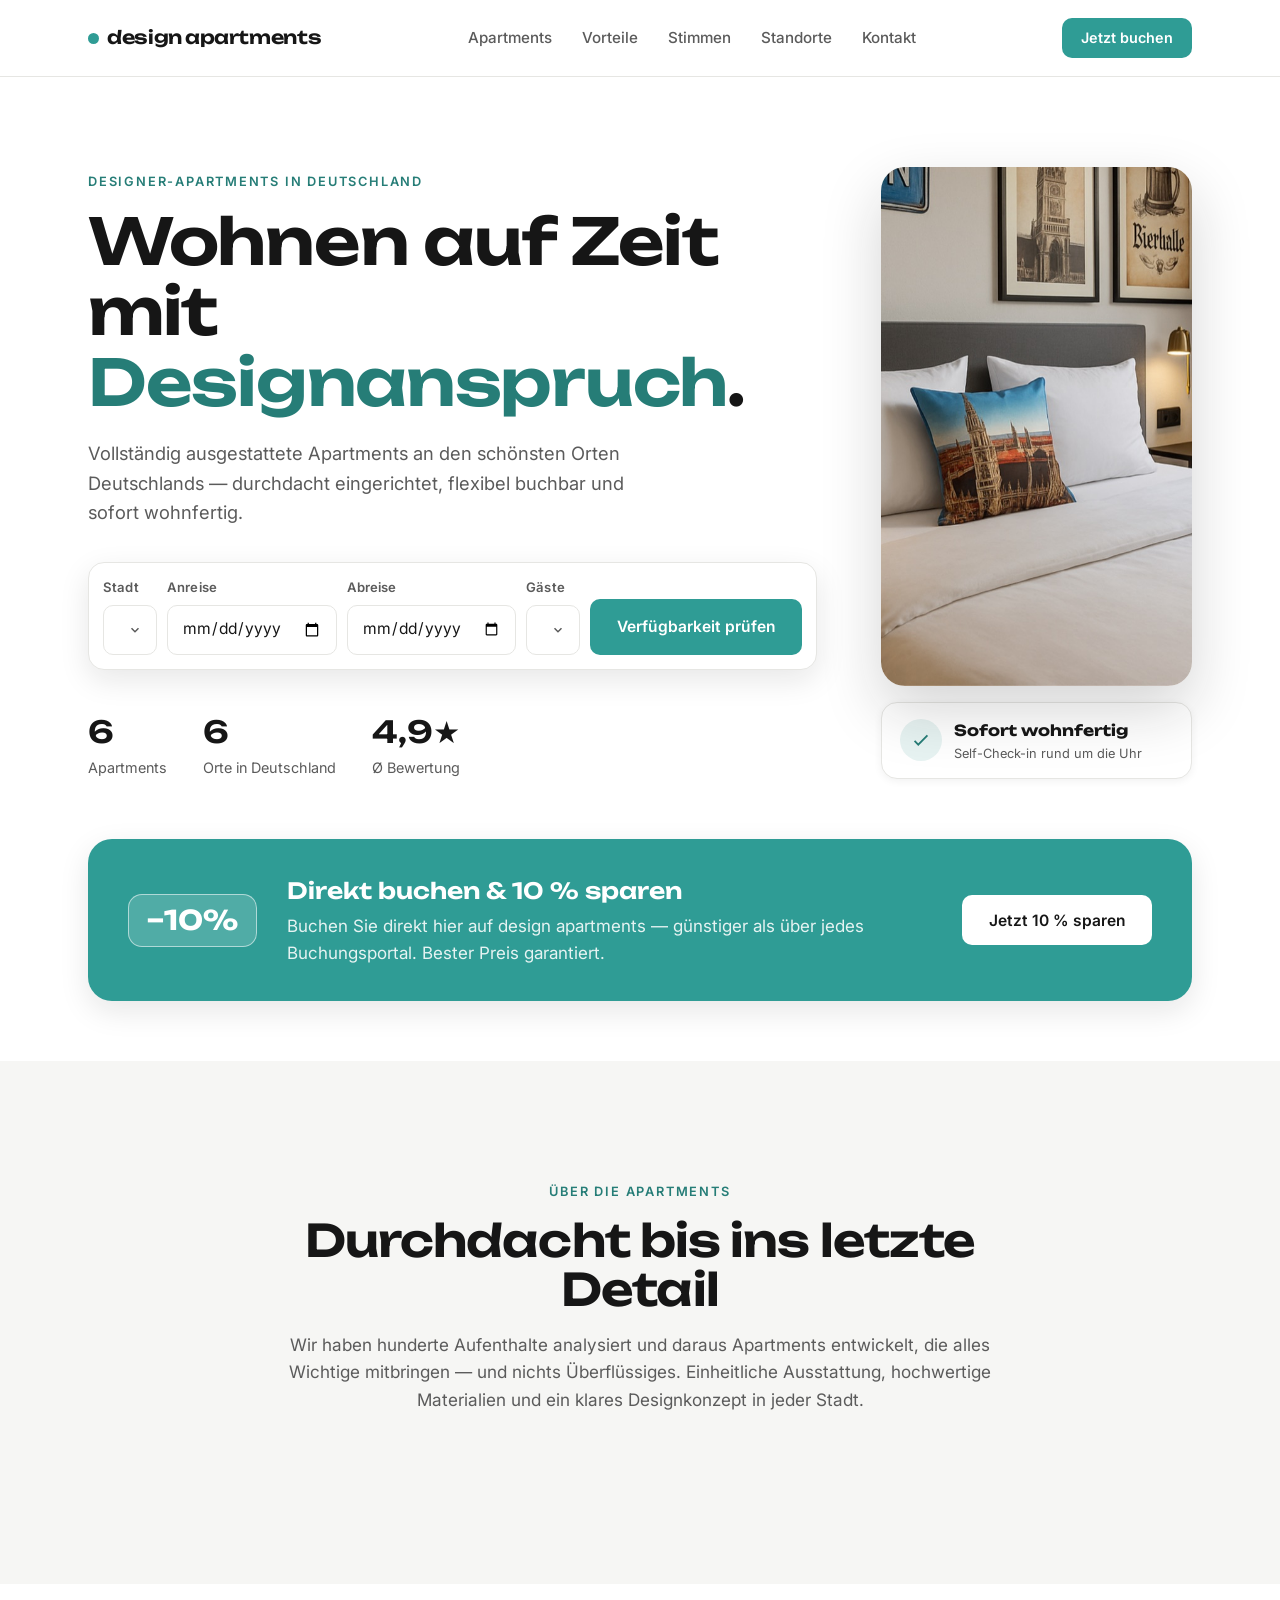
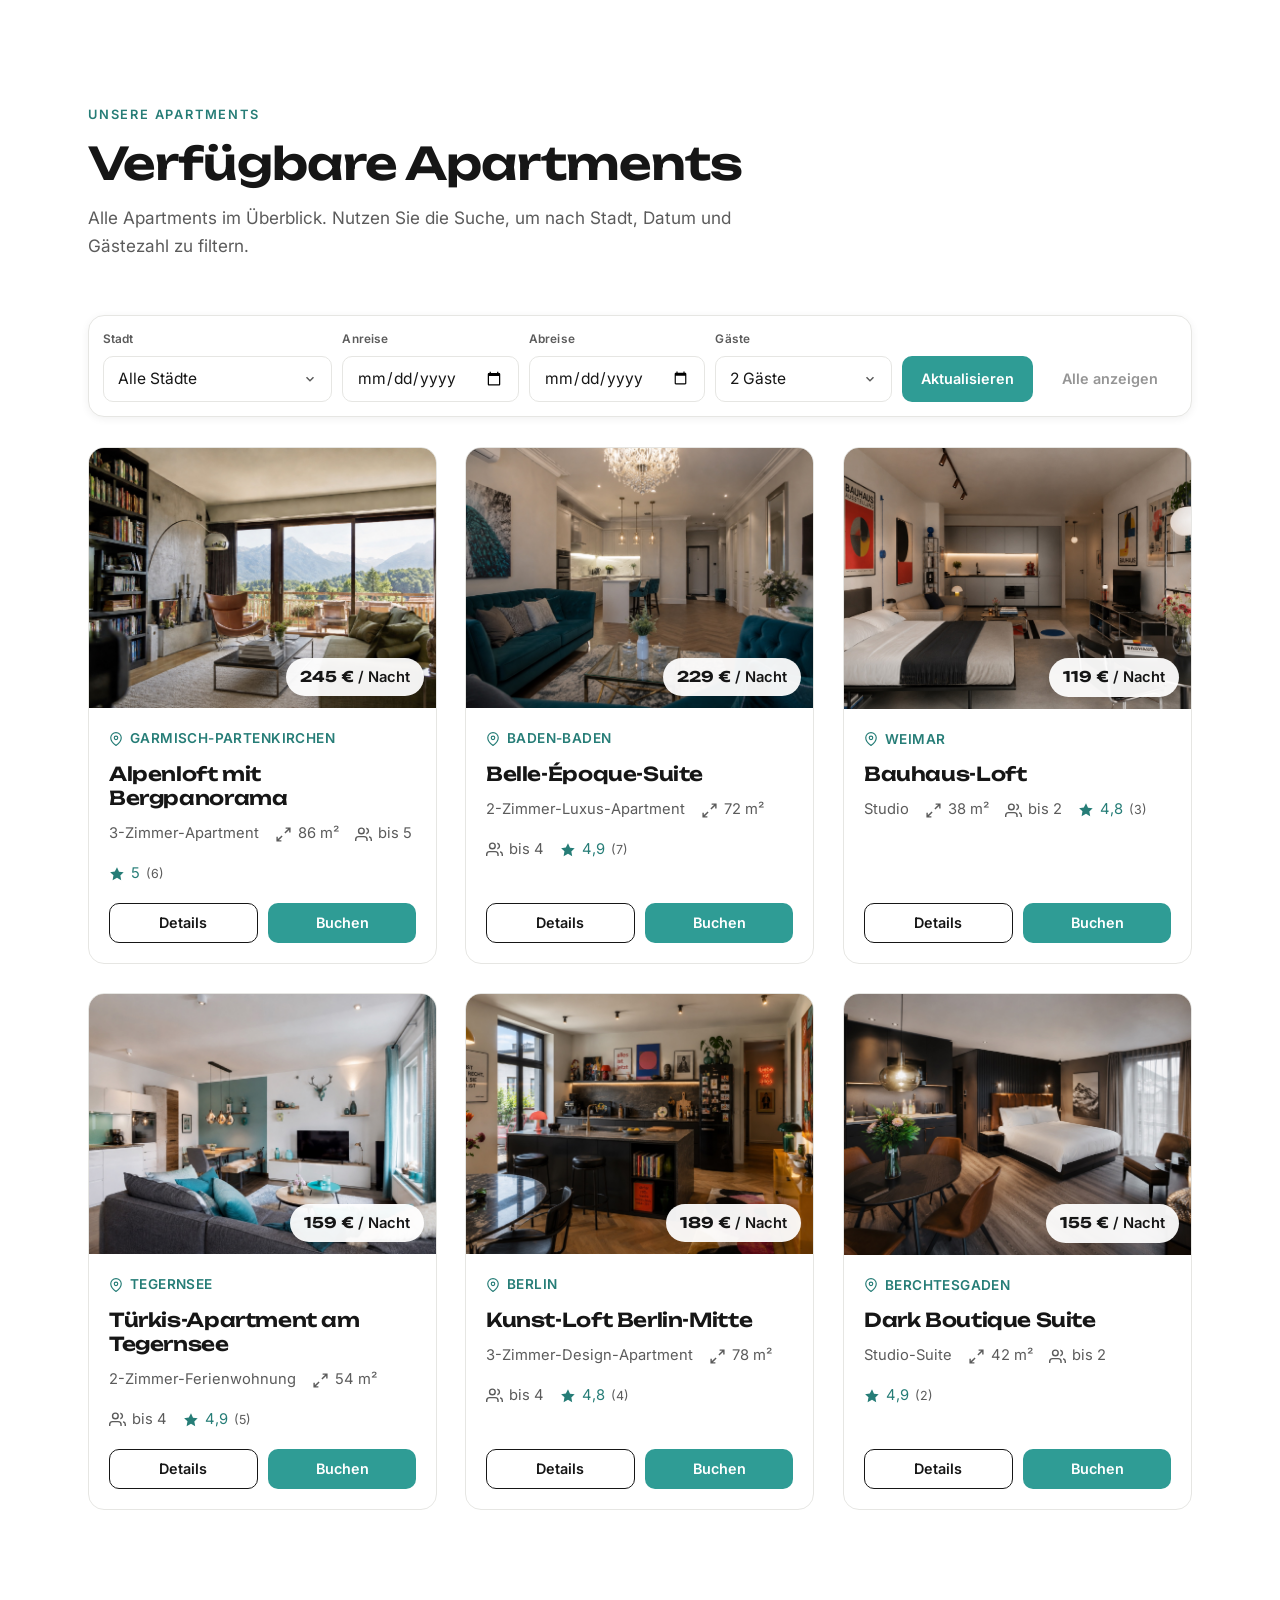
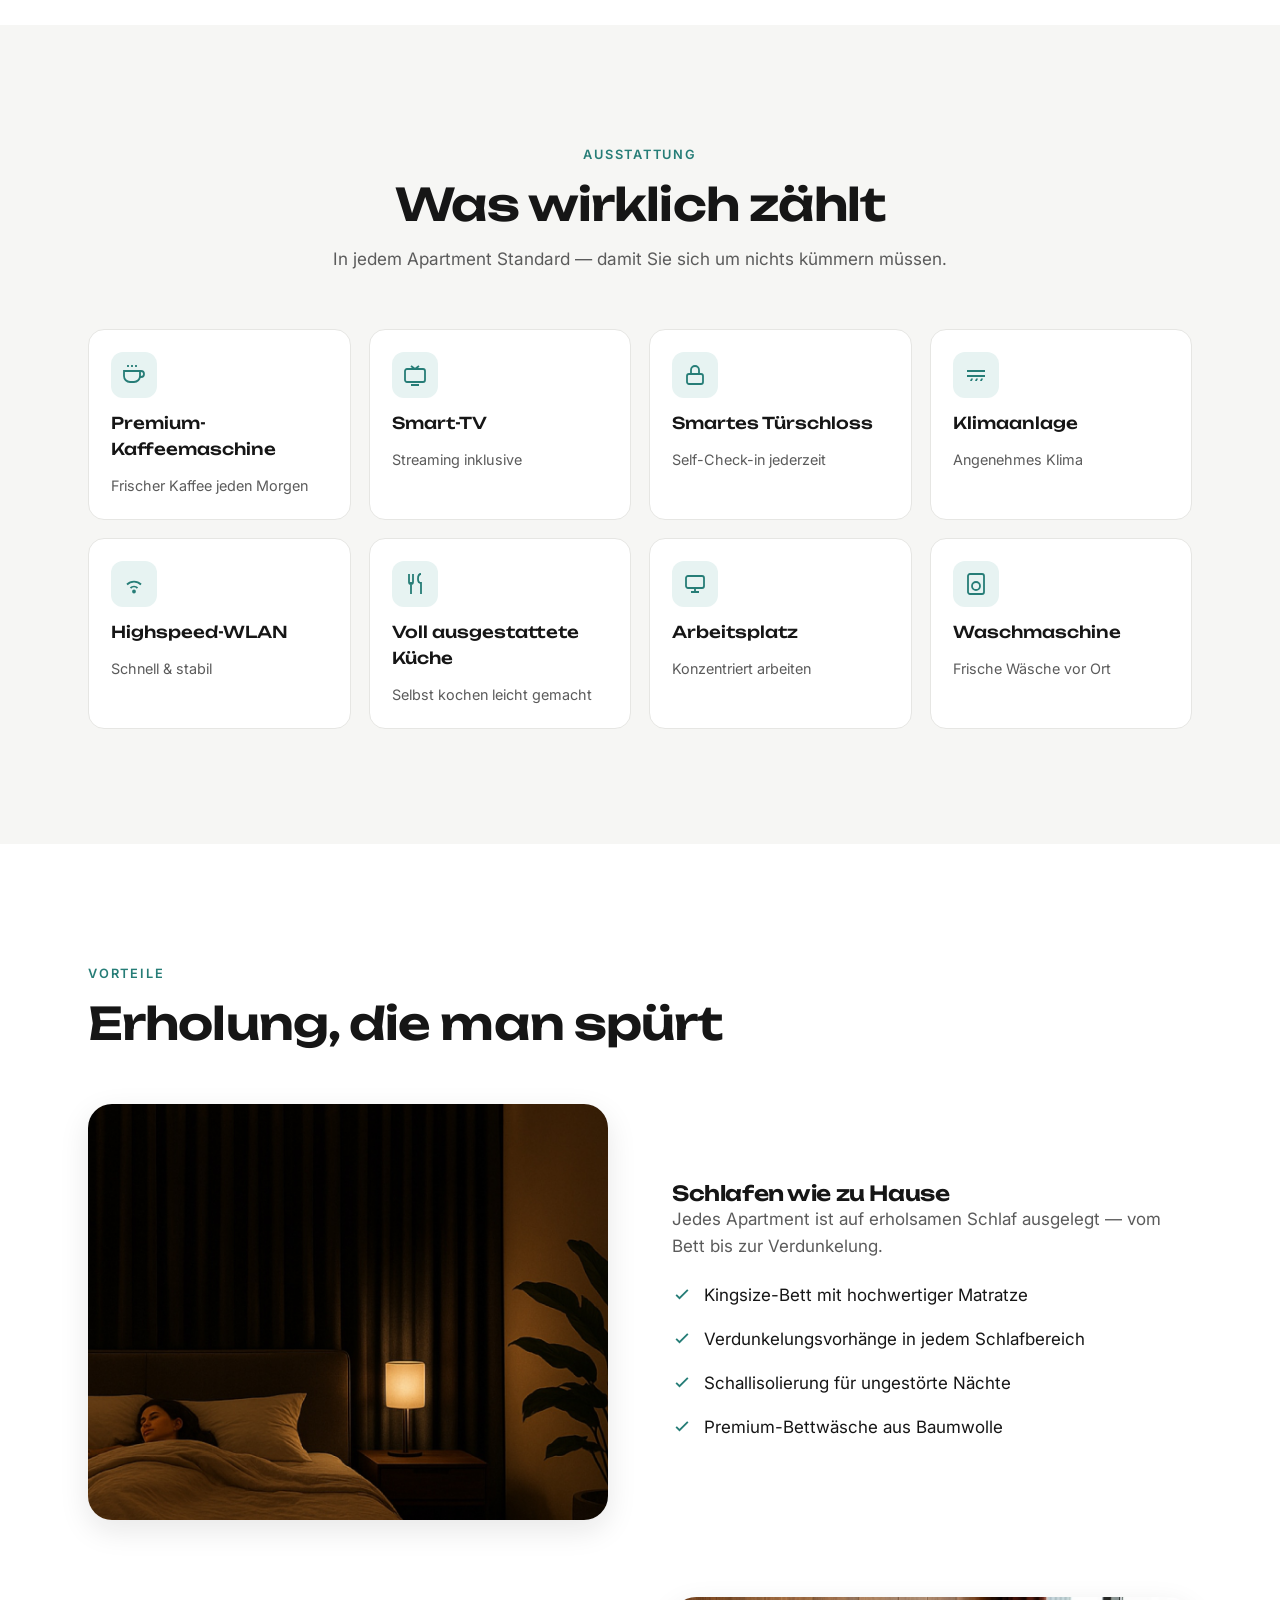
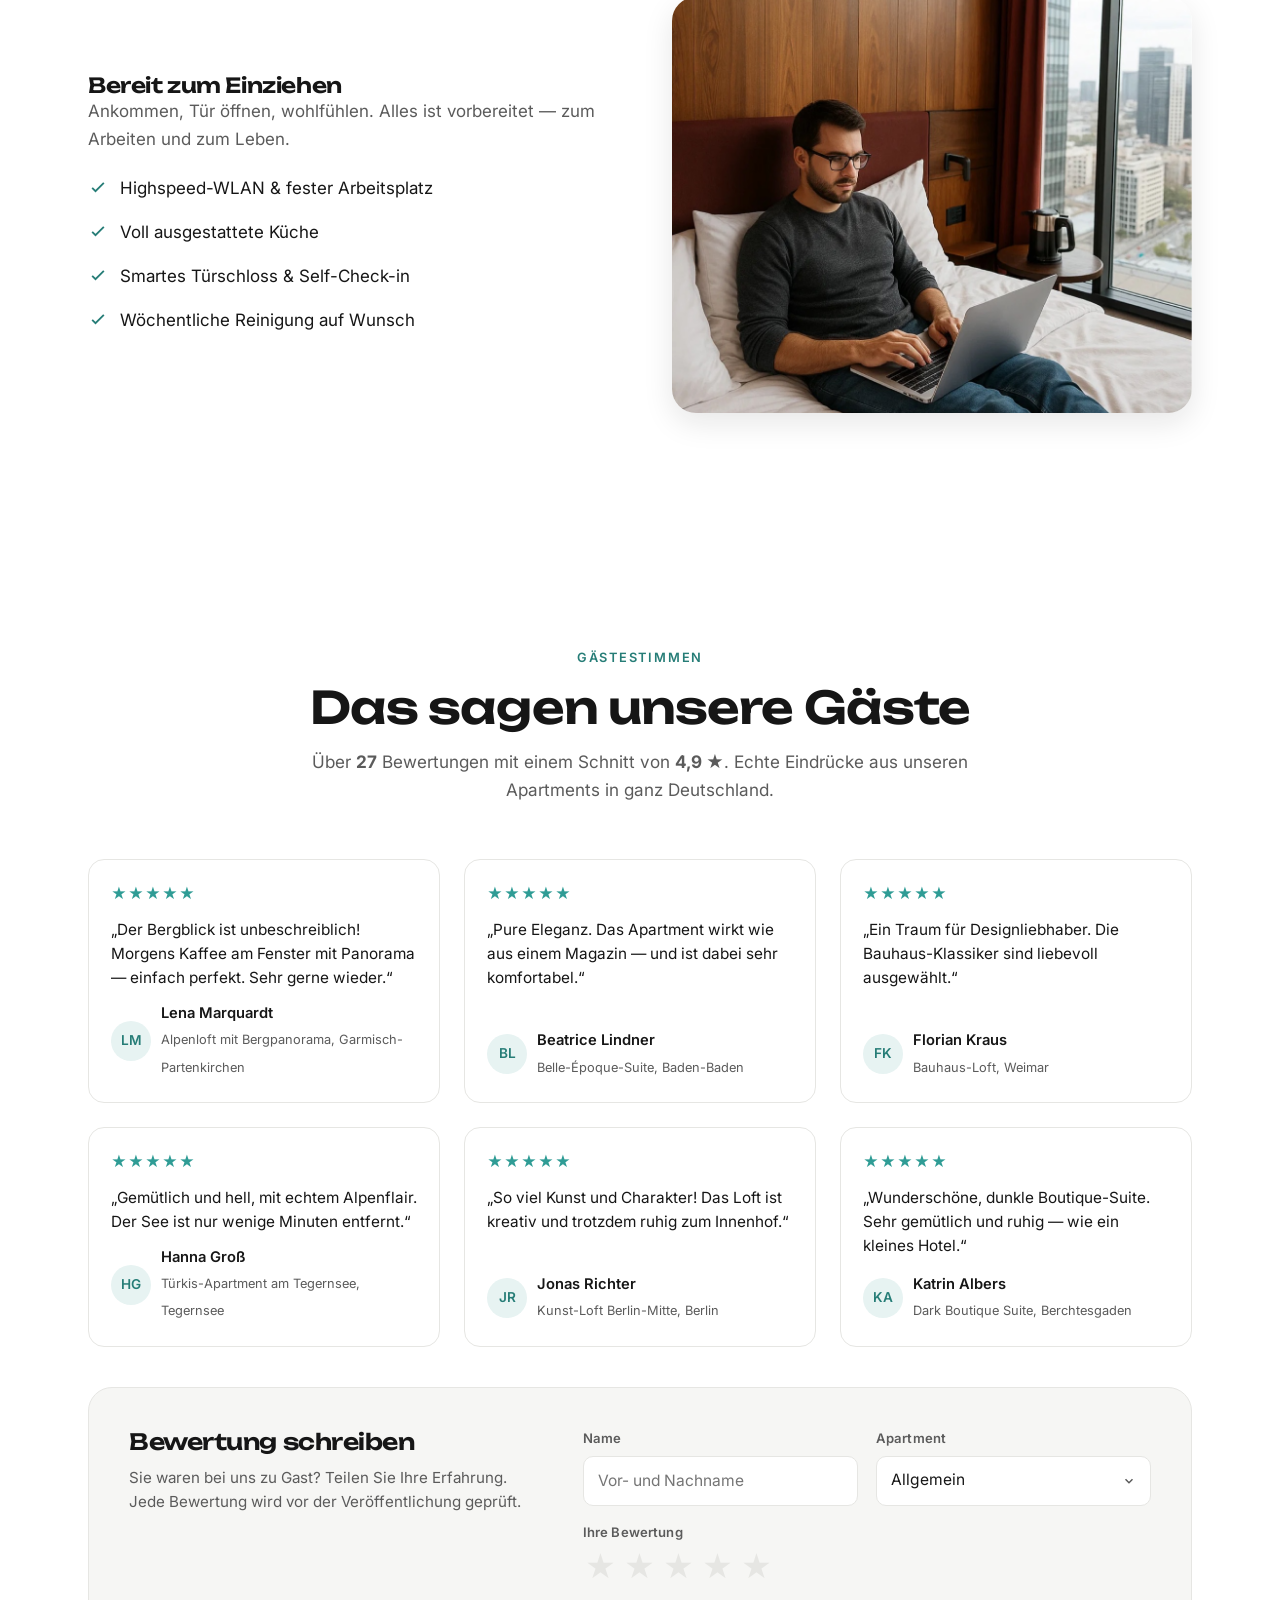
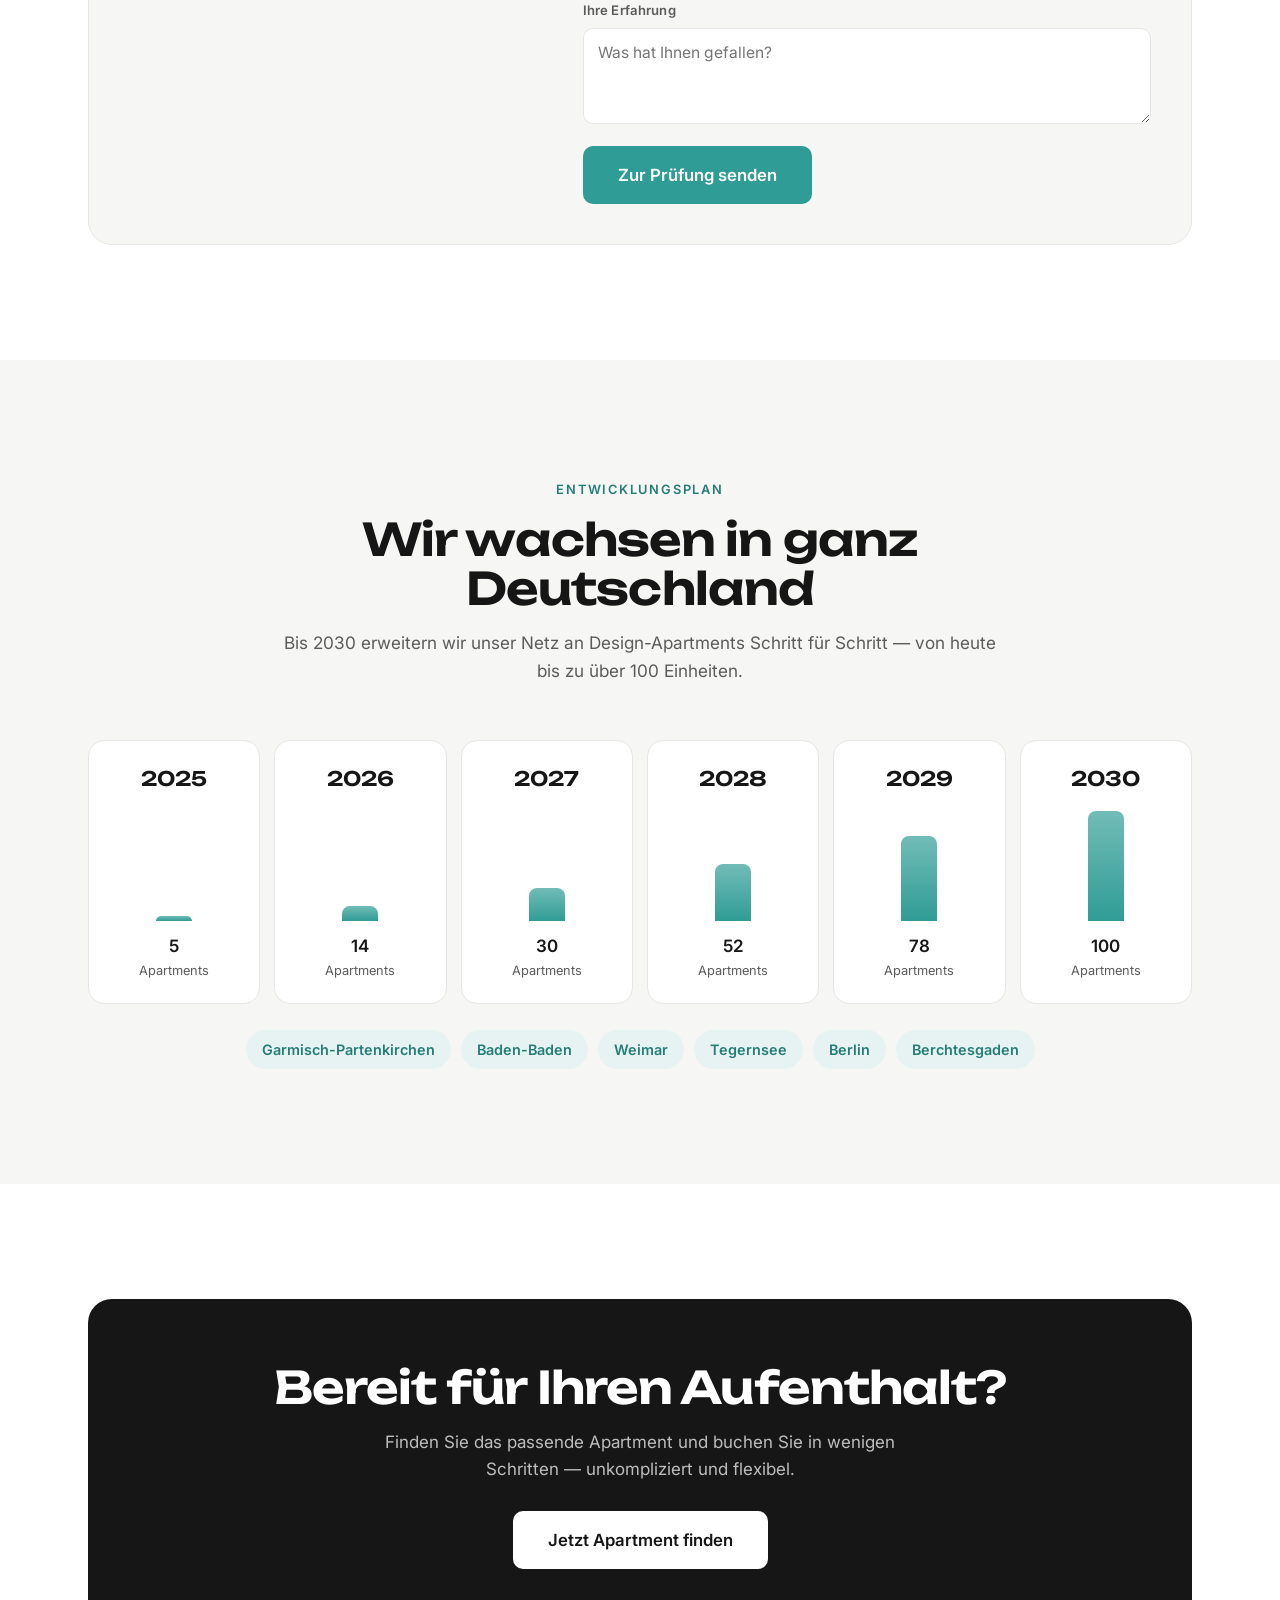
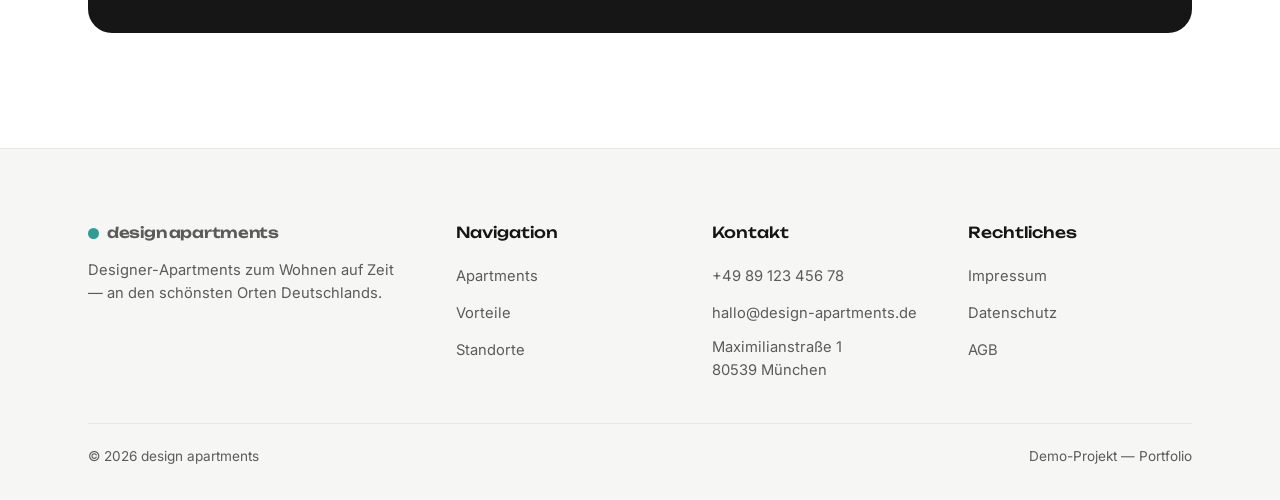
==== index.html @ 10e9d7a7 "Design Apartments — Portfolio-Demo" ====
<!DOCTYPE html>
<html lang="de">
<head>
  <meta charset="UTF-8" />
  <meta name="viewport" content="width=device-width, initial-scale=1.0" />
  <title>Design Apartments — Designer-Apartments mieten in Deutschland</title>
  <meta name="description" content="Vollständig ausgestattete Designer-Apartments in ganz Deutschland — von den Alpen über Baden-Baden und Weimar bis Berlin. Flexibel buchbar, sofort wohnfertig." />
  <link rel="preconnect" href="https://fonts.googleapis.com" />
  <link rel="preconnect" href="https://fonts.gstatic.com" crossorigin />
  <link href="https://fonts.googleapis.com/css2?family=Unbounded:wght@300;400;500;600;700&family=Inter:wght@400;500;600;700&display=swap" rel="stylesheet" />
  <link rel="stylesheet" href="assets/css/styles.css?v=11" />
</head>
<body>

  <!-- ============ Header ============ -->
  <header class="header">
    <div class="container header__inner">
      <a href="#top" class="brand"><span class="brand__dot"></span>design apartments</a>
      <nav class="nav" id="nav">
        <a href="#apartments">Apartments</a>
        <a href="#vorteile">Vorteile</a>
        <a href="#stimmen">Stimmen</a>
        <a href="#standorte">Standorte</a>
        <a href="#kontakt">Kontakt</a>
      </nav>
      <div class="header__cta">
        <button class="btn btn--primary btn--sm" data-open-search>Jetzt buchen</button>
        <button class="nav-toggle" id="navToggle" aria-label="Menü öffnen" aria-expanded="false">
          <svg viewBox="0 0 24 24" fill="none" stroke="currentColor" stroke-width="2"><path d="M3 6h18M3 12h18M3 18h18"/></svg>
        </button>
      </div>
    </div>
  </header>

  <main id="top">

    <!-- ============ Hero ============ -->
    <section class="hero">
      <div class="container hero__grid">
        <div class="hero__content">
          <span class="eyebrow">Designer-Apartments in Deutschland</span>
          <h1 class="hero__title">Wohnen auf Zeit mit <em>Designanspruch</em>.</h1>
          <p class="hero__lead">Vollständig ausgestattete Apartments an den schönsten Orten Deutschlands — durchdacht eingerichtet, flexibel buchbar und sofort wohnfertig.</p>

          <form class="searchbar" id="searchForm" novalidate>
            <div class="searchbar__row">
              <div class="field">
                <label for="s-city">Stadt</label>
                <select id="s-city" name="city">
                  <option value="">Alle Städte</option>
                </select>
              </div>
              <div class="field">
                <label for="s-in">Anreise</label>
                <input type="date" id="s-in" name="checkin" />
              </div>
              <div class="field">
                <label for="s-out">Abreise</label>
                <input type="date" id="s-out" name="checkout" />
              </div>
              <div class="field">
                <label for="s-guests">Gäste</label>
                <select id="s-guests" name="guests">
                  <option value="1">1 Gast</option>
                  <option value="2" selected>2 Gäste</option>
                  <option value="3">3 Gäste</option>
                  <option value="4">4 Gäste</option>
                </select>
              </div>
              <button type="submit" class="btn btn--primary">Verfügbarkeit prüfen</button>
            </div>
          </form>

          <div class="hero__stats">
            <div class="hero__stat"><div class="n">6</div><div class="l">Apartments</div></div>
            <div class="hero__stat"><div class="n">6</div><div class="l">Orte in Deutschland</div></div>
            <div class="hero__stat"><div class="n">4,9★</div><div class="l">Ø Bewertung</div></div>
          </div>
        </div>

        <div class="hero__media">
          <img src="assets/img/muenchen-bedroom.jpg" alt="Stilvolles Schlafzimmer mit München-Motiven" />
          <div class="hero__badge">
            <span class="ic"><svg viewBox="0 0 24 24" width="22" height="22" fill="none" stroke="currentColor" stroke-width="2"><path d="M5 13l4 4L19 7"/></svg></span>
            <div><b>Sofort wohnfertig</b><span>Self-Check-in rund um die Uhr</span></div>
          </div>
        </div>
      </div>
    </section>

    <!-- ============ Promo: direkt buchen & 10% sparen ============ -->
    <section class="promo-sec">
      <div class="container">
        <div class="promo__inner">
          <div class="promo__badge">−10%</div>
          <div class="promo__text">
            <b>Direkt buchen &amp; 10 % sparen</b>
            <span>Buchen Sie direkt hier auf design apartments — günstiger als über jedes Buchungsportal. Bester Preis garantiert.</span>
          </div>
          <button class="btn btn--light" data-open-search>Jetzt 10 % sparen</button>
        </div>
      </div>
    </section>

    <!-- ============ Über die Apartments ============ -->
    <section class="section section--soft">
      <div class="container">
        <div class="section__head center">
          <span class="eyebrow">Über die Apartments</span>
          <h2>Durchdacht bis ins letzte Detail</h2>
          <p>Wir haben hunderte Aufenthalte analysiert und daraus Apartments entwickelt, die alles Wichtige mitbringen — und nichts Überflüssiges. Einheitliche Ausstattung, hochwertige Materialien und ein klares Designkonzept in jeder Stadt.</p>
        </div>
      </div>
    </section>

    <!-- ============ Katalog ============ -->
    <section class="section" id="apartments">
      <div class="container">
        <div class="section__head">
          <span class="eyebrow">Unsere Apartments</span>
          <h2>Verfügbare Apartments</h2>
          <p id="catalogNote">Alle Apartments im Überblick. Nutzen Sie die Suche, um nach Stadt, Datum und Gästezahl zu filtern.</p>
        </div>
        <div class="filterbar-wrap" id="catalogControls"><!-- via JS --></div>
        <div class="cards" id="catalogGrid"><!-- via JS --></div>
      </div>
    </section>

    <!-- ============ Was wirklich zählt ============ -->
    <section class="section section--soft">
      <div class="container">
        <div class="section__head center">
          <span class="eyebrow">Ausstattung</span>
          <h2>Was wirklich zählt</h2>
          <p>In jedem Apartment Standard — damit Sie sich um nichts kümmern müssen.</p>
        </div>
        <div class="amenities" id="amenitiesGrid"><!-- via JS --></div>
      </div>
    </section>

    <!-- ============ Vorteile ============ -->
    <section class="section" id="vorteile">
      <div class="container">
        <div class="section__head">
          <span class="eyebrow">Vorteile</span>
          <h2>Erholung, die man spürt</h2>
        </div>

        <div class="feature">
          <div class="feature__media"><img src="assets/img/vorteil-blackout.jpg" alt="Abgedunkeltes Schlafzimmer mit warmem Licht" /></div>
          <div class="feature__text">
            <h3>Schlafen wie zu Hause</h3>
            <p>Jedes Apartment ist auf erholsamen Schlaf ausgelegt — vom Bett bis zur Verdunkelung.</p>
            <ul class="feature__list">
              <li><span class="ic" data-icon="check"></span> Kingsize-Bett mit hochwertiger Matratze</li>
              <li><span class="ic" data-icon="check"></span> Verdunkelungsvorhänge in jedem Schlafbereich</li>
              <li><span class="ic" data-icon="check"></span> Schallisolierung für ungestörte Nächte</li>
              <li><span class="ic" data-icon="check"></span> Premium-Bettwäsche aus Baumwolle</li>
            </ul>
          </div>
        </div>

        <div class="feature feature--rev">
          <div class="feature__media"><img src="assets/img/life-work.jpg" alt="Person arbeitet entspannt am Laptop im Apartment" /></div>
          <div class="feature__text">
            <h3>Bereit zum Einziehen</h3>
            <p>Ankommen, Tür öffnen, wohlfühlen. Alles ist vorbereitet — zum Arbeiten und zum Leben.</p>
            <ul class="feature__list">
              <li><span class="ic" data-icon="check"></span> Highspeed-WLAN & fester Arbeitsplatz</li>
              <li><span class="ic" data-icon="check"></span> Voll ausgestattete Küche</li>
              <li><span class="ic" data-icon="check"></span> Smartes Türschloss & Self-Check-in</li>
              <li><span class="ic" data-icon="check"></span> Wöchentliche Reinigung auf Wunsch</li>
            </ul>
          </div>
        </div>
      </div>
    </section>

    <!-- ============ Stimmen / Bewertungen ============ -->
    <section class="section" id="stimmen">
      <div class="container">
        <div class="section__head center">
          <span class="eyebrow">Gästestimmen</span>
          <h2>Das sagen unsere Gäste</h2>
          <p>Über <b id="voicesTotal">0</b> Bewertungen mit einem Schnitt von <b>4,9 ★</b>. Echte Eindrücke aus unseren Apartments in ganz Deutschland.</p>
        </div>
        <div class="voices" id="voicesGrid"><!-- via JS --></div>

        <div class="voice-form-card">
          <div class="voice-form-card__intro">
            <h3>Bewertung schreiben</h3>
            <p>Sie waren bei uns zu Gast? Teilen Sie Ihre Erfahrung. Jede Bewertung wird vor der Veröffentlichung geprüft.</p>
          </div>
          <form class="voice-form" id="voiceForm" novalidate>
            <div class="book__row">
              <div class="field"><label for="v-name">Name</label><input type="text" id="v-name" name="name" placeholder="Vor- und Nachname"><span class="field__error">Bitte Namen angeben.</span></div>
              <div class="field"><label for="v-apt">Apartment</label><select id="v-apt" name="apt"><option value="">Allgemein</option></select></div>
            </div>
            <div class="field">
              <label>Ihre Bewertung</label>
              <div class="star-input" id="vStars" role="radiogroup" aria-label="Bewertung in Sternen">
                <button type="button" class="star" data-val="1" aria-label="1 Stern">★</button>
                <button type="button" class="star" data-val="2" aria-label="2 Sterne">★</button>
                <button type="button" class="star" data-val="3" aria-label="3 Sterne">★</button>
                <button type="button" class="star" data-val="4" aria-label="4 Sterne">★</button>
                <button type="button" class="star" data-val="5" aria-label="5 Sterne">★</button>
              </div>
              <span class="field__error" id="vStarsErr">Bitte eine Bewertung wählen.</span>
            </div>
            <div class="field"><label for="v-text">Ihre Erfahrung</label><textarea id="v-text" name="text" placeholder="Was hat Ihnen gefallen?"></textarea><span class="field__error">Bitte schreiben Sie ein paar Worte.</span></div>
            <button type="submit" class="btn btn--primary btn--lg">Zur Prüfung senden</button>
          </form>
        </div>
      </div>
    </section>

    <!-- ============ Entwicklungsplan ============ -->
    <section class="section section--soft" id="standorte">
      <div class="container">
        <div class="section__head center">
          <span class="eyebrow">Entwicklungsplan</span>
          <h2>Wir wachsen in ganz Deutschland</h2>
          <p>Bis 2030 erweitern wir unser Netz an Design-Apartments Schritt für Schritt — von heute bis zu über 100 Einheiten.</p>
        </div>
        <div class="plan" id="planGrid"><!-- via JS --></div>
        <div class="plan__cities">
          <span class="chip">Garmisch-Partenkirchen</span>
          <span class="chip">Baden-Baden</span>
          <span class="chip">Weimar</span>
          <span class="chip">Tegernsee</span>
          <span class="chip">Berlin</span>
          <span class="chip">Berchtesgaden</span>
        </div>
      </div>
    </section>

    <!-- ============ CTA ============ -->
    <section class="section">
      <div class="container">
        <div class="cta">
          <h2>Bereit für Ihren Aufenthalt?</h2>
          <p>Finden Sie das passende Apartment und buchen Sie in wenigen Schritten — unkompliziert und flexibel.</p>
          <button class="btn btn--light btn--lg" data-open-search>Jetzt Apartment finden</button>
        </div>
      </div>
    </section>

  </main>

  <!-- ============ Footer ============ -->
  <footer class="footer" id="kontakt">
    <div class="container">
      <div class="footer__grid">
        <div>
          <a href="#top" class="brand" style="margin-bottom:14px"><span class="brand__dot"></span>design apartments</a>
          <p style="max-width:34ch">Designer-Apartments zum Wohnen auf Zeit — an den schönsten Orten Deutschlands.</p>
        </div>
        <div>
          <h4>Navigation</h4>
          <ul>
            <li><a href="#apartments">Apartments</a></li>
            <li><a href="#vorteile">Vorteile</a></li>
            <li><a href="#standorte">Standorte</a></li>
          </ul>
        </div>
        <div>
          <h4>Kontakt</h4>
          <ul>
            <li><a href="tel:+498912345678">+49 89 123 456 78</a></li>
            <li><a href="mailto:hallo@design-apartments.de">hallo@design-apartments.de</a></li>
            <li><p>Maximilianstraße 1<br>80539 München</p></li>
          </ul>
        </div>
        <div>
          <h4>Rechtliches</h4>
          <ul>
            <li><a href="#" data-legal="Impressum">Impressum</a></li>
            <li><a href="#" data-legal="Datenschutz">Datenschutz</a></li>
            <li><a href="#" data-legal="AGB">AGB</a></li>
          </ul>
        </div>
      </div>
      <div class="footer__bottom">
        <span>© 2026 design apartments</span>
        <span>Demo-Projekt — Portfolio</span>
      </div>
    </div>
  </footer>

  <!-- ============ Modal: Detail ============ -->
  <div class="modal" id="modalDetail" aria-hidden="true" role="dialog" aria-modal="true" aria-labelledby="detailTitle">
    <div class="modal__overlay" data-close></div>
    <div class="modal__dialog">
      <button class="modal__close" data-close aria-label="Schließen">
        <svg viewBox="0 0 24 24" fill="none" stroke="currentColor" stroke-width="2"><path d="M18 6 6 18M6 6l12 12"/></svg>
      </button>
      <div id="detailContent"><!-- via JS --></div>
    </div>
  </div>

  <!-- ============ Modal: Buchung ============ -->
  <div class="modal" id="modalBook" aria-hidden="true" role="dialog" aria-modal="true" aria-labelledby="bookTitle">
    <div class="modal__overlay" data-close></div>
    <div class="modal__dialog modal__dialog--sm">
      <button class="modal__close" data-close aria-label="Schließen">
        <svg viewBox="0 0 24 24" fill="none" stroke="currentColor" stroke-width="2"><path d="M18 6 6 18M6 6l12 12"/></svg>
      </button>
      <div id="bookContent"><!-- via JS --></div>
    </div>
  </div>

  <!-- ============ Modal: Erfolg ============ -->
  <div class="modal" id="modalSuccess" aria-hidden="true" role="dialog" aria-modal="true">
    <div class="modal__overlay" data-close></div>
    <div class="modal__dialog modal__dialog--sm">
      <div class="success" id="successContent"><!-- via JS --></div>
    </div>
  </div>

  <!-- ============ Modal: Rechtliches ============ -->
  <div class="modal" id="modalLegal" aria-hidden="true" role="dialog" aria-modal="true">
    <div class="modal__overlay" data-close></div>
    <div class="modal__dialog modal__dialog--sm">
      <button class="modal__close" data-close aria-label="Schließen">
        <svg viewBox="0 0 24 24" fill="none" stroke="currentColor" stroke-width="2"><path d="M18 6 6 18M6 6l12 12"/></svg>
      </button>
      <div class="book__head"><h3 id="legalTitle"></h3></div>
      <div class="book__form"><p id="legalBody"></p></div>
    </div>
  </div>

  <!-- ============ Modal: Bewertungen ============ -->
  <div class="modal" id="modalReviews" aria-hidden="true" role="dialog" aria-modal="true" aria-labelledby="reviewsTitle">
    <div class="modal__overlay" data-close></div>
    <div class="modal__dialog modal__dialog--sm">
      <button class="modal__close" data-close aria-label="Schließen">
        <svg viewBox="0 0 24 24" fill="none" stroke="currentColor" stroke-width="2"><path d="M18 6 6 18M6 6l12 12"/></svg>
      </button>
      <div id="reviewsContent"><!-- via JS --></div>
    </div>
  </div>

  <div class="toast" id="toast" role="status"></div>

  <script src="assets/js/data.js?v=11"></script>
  <script src="assets/js/app.js?v=11"></script>
</body>
</html>
---- assets/css/styles.css ----
/* ============================================================
   Design Apartments — Stylesheet
   Stilistik: Unbounded + Türkis-Akzent, heller "smarter Minimalismus"
   ============================================================ */

/* ---------- Tokens ---------- */
:root {
  --bg: #ffffff;
  --bg-soft: #f6f6f4;
  --ink: #161616;
  --ink-2: #5b5b5b;
  --line: #e6e6e3;
  --accent: #2f9c95;
  --accent-dark: #267d77;
  --accent-soft: #72bcb7;
  --accent-tint: #e7f3f2;
  --accent-ink: #ffffff;
  --ok: #2f9c95;
  --err: #c0392b;

  --r-sm: 10px;
  --r: 16px;
  --r-lg: 24px;

  --shadow-sm: 0 2px 8px rgba(20,20,20,.06);
  --shadow: 0 10px 30px rgba(20,20,20,.10);
  --shadow-lg: 0 24px 60px rgba(20,20,20,.18);

  --container: 1200px;
  --pad-x: clamp(16px, 5vw, 48px);
  --section-y: clamp(64px, 9vw, 120px);

  --font-display: "Unbounded", system-ui, sans-serif;
  --font-text: "Inter", system-ui, -apple-system, "Segoe UI", sans-serif;

  --ease: cubic-bezier(.22, .61, .36, 1);
}

/* ---------- Reset / Base ---------- */
*, *::before, *::after { box-sizing: border-box; }
* { margin: 0; }
html { scroll-behavior: smooth; -webkit-text-size-adjust: 100%; }
body {
  font-family: var(--font-text);
  color: var(--ink);
  background: var(--bg);
  line-height: 1.6;
  font-size: 1.0625rem;
  -webkit-font-smoothing: antialiased;
  text-rendering: optimizeLegibility;
}
body.no-scroll { overflow: hidden; }
img { max-width: 100%; display: block; height: auto; }
a { color: inherit; text-decoration: none; }
button { font: inherit; cursor: pointer; }
ul { list-style: none; padding: 0; }
:focus-visible { outline: 3px solid var(--accent); outline-offset: 2px; border-radius: 4px; }

h1, h2, h3 { font-family: var(--font-display); font-weight: 600; line-height: 1.1; letter-spacing: -0.02em; }
h1 { font-size: clamp(2.4rem, 5vw, 4rem); }
h2 { font-size: clamp(1.8rem, 3.5vw, 2.8rem); }
h3 { font-size: 1.3rem; line-height: 1.25; }
p { color: var(--ink-2); }

/* ---------- Layout ---------- */
.container { max-width: var(--container); margin-inline: auto; padding-inline: var(--pad-x); }
.section { padding-block: var(--section-y); }
.section--soft { background: var(--bg-soft); }
.section__head { max-width: 720px; margin-bottom: clamp(32px, 5vw, 56px); }
.section__head.center { margin-inline: auto; text-align: center; }
.eyebrow {
  font-family: var(--font-text);
  font-weight: 600; font-size: .8rem; letter-spacing: .14em; text-transform: uppercase;
  color: var(--accent-dark); display: inline-block; margin-bottom: 14px;
}
.section__head p { margin-top: 16px; font-size: 1.075rem; }

/* ---------- Buttons (единый компонент) ---------- */
.btn {
  --btn-h: 50px;
  display: inline-flex; align-items: center; justify-content: center; gap: 10px;
  height: var(--btn-h); padding-inline: 26px;
  font-family: var(--font-text); font-weight: 600; font-size: .975rem; line-height: 1;
  border: 1.5px solid transparent; border-radius: var(--r-sm);
  background: none; color: var(--ink); white-space: nowrap;
  transition: transform .15s var(--ease), background .2s, color .2s, border-color .2s, box-shadow .2s;
}
.btn:hover { transform: translateY(-2px); }
.btn:active { transform: translateY(0); }
.btn--primary { background: var(--accent); color: var(--accent-ink); }
.btn--primary:hover { background: var(--accent-dark); box-shadow: var(--shadow); }
.btn--secondary { border-color: var(--ink); color: var(--ink); }
.btn--secondary:hover { background: var(--ink); color: #fff; }
.btn--ghost { color: var(--ink); padding-inline: 12px; }
.btn--ghost:hover { color: var(--accent-dark); }
.btn--light { background: #fff; color: var(--ink); }
.btn--light:hover { background: var(--accent); color: #fff; box-shadow: var(--shadow); }
.btn--sm { --btn-h: 40px; padding-inline: 18px; font-size: .9rem; }
.btn--lg { --btn-h: 58px; padding-inline: 34px; font-size: 1.05rem; }
.btn--block { display: flex; width: 100%; }
.btn[disabled] { opacity: .45; pointer-events: none; }

/* ---------- Header ---------- */
.header {
  position: sticky; top: 0; z-index: 50;
  background: rgba(255,255,255,.96);
  border-bottom: 1px solid var(--line);
}
.header__inner { display: flex; align-items: center; justify-content: space-between; height: 76px; gap: 24px; }
.brand { font-family: var(--font-display); font-weight: 600; font-size: 1.15rem; letter-spacing: -.02em; word-spacing: -.08em; display: flex; align-items: center; gap: 8px; }
.brand__dot { width: 11px; height: 11px; border-radius: 50%; background: var(--accent); display: block; flex: none; }
.nav { display: flex; align-items: center; gap: 30px; }
.nav a { font-weight: 500; font-size: .95rem; color: var(--ink-2); transition: color .2s; }
.nav a:hover { color: var(--ink); }
.header__cta { display: flex; align-items: center; gap: 14px; }
.nav-toggle { display: none; width: 44px; height: 44px; border: 1px solid var(--line); border-radius: var(--r-sm); background: #fff; align-items: center; justify-content: center; }
.nav-toggle svg { width: 22px; height: 22px; }

/* ---------- Hero ---------- */
.hero { position: relative; padding-block: clamp(48px, 7vw, 92px) clamp(28px, 4vw, 44px); }
.hero__grid { display: grid; grid-template-columns: 1.05fr 1fr; gap: clamp(32px, 5vw, 64px); align-items: stretch; }
.hero__title { margin-bottom: 22px; }
.hero__title em { font-style: normal; color: var(--accent-dark); }
.hero__lead { font-size: 1.15rem; max-width: 46ch; margin-bottom: 28px; }
.hero__stats { display: flex; gap: 36px; margin-top: 38px; flex-wrap: wrap; }
.hero__stat .n { font-family: var(--font-display); font-weight: 600; font-size: 1.9rem; }
.hero__stat .l { font-size: .9rem; color: var(--ink-2); }
.hero__media { position: relative; display: flex; flex-direction: column; }
.hero__media img { width: 100%; flex: 1 1 auto; min-height: 360px; object-fit: cover; border-radius: var(--r-lg); box-shadow: var(--shadow-lg); }
.hero__badge {
  margin-top: 16px; background: #fff; border: 1px solid var(--line); border-radius: var(--r);
  padding: 14px 18px; box-shadow: var(--shadow-sm); display: flex; align-items: center; gap: 12px;
}
.hero__badge .ic { width: 42px; height: 42px; border-radius: 50%; background: var(--accent-tint); color: var(--accent-dark); display: grid; place-items: center; flex: none; }
.hero__badge b { font-family: var(--font-display); font-size: .95rem; }
.hero__badge span { font-size: .8rem; color: var(--ink-2); display: block; }

/* ---------- Search / Booking bar ---------- */
.searchbar { background: #fff; border: 1px solid var(--line); border-radius: var(--r); box-shadow: var(--shadow); padding: 14px; }
.searchbar__row { display: grid; grid-template-columns: repeat(4, 1fr) auto; gap: 10px; align-items: end; }
.searchbar .field { margin: 0; }
.searchbar .btn { height: 56px; }
.hero .searchbar { margin-top: 34px; }

/* ---------- Fields ---------- */
.field { display: flex; flex-direction: column; gap: 7px; margin-bottom: 16px; }
.field > label { font-size: .82rem; font-weight: 600; color: var(--ink-2); letter-spacing: .01em; }
.field input, .field select, .field textarea {
  font: inherit; font-size: .975rem; color: var(--ink);
  height: 50px; padding: 0 14px; width: 100%;
  background: #fff; border: 1.5px solid var(--line); border-radius: var(--r-sm);
  transition: border-color .2s, box-shadow .2s; appearance: none;
}
.field textarea { height: auto; padding: 12px 14px; min-height: 96px; resize: vertical; line-height: 1.5; }
.field select {
  background-image: url("data:image/svg+xml,%3Csvg xmlns='http://www.w3.org/2000/svg' width='14' height='14' viewBox='0 0 24 24' fill='none' stroke='%235b5b5b' stroke-width='2.5'%3E%3Cpath d='M6 9l6 6 6-6'/%3E%3C/svg%3E");
  background-repeat: no-repeat; background-position: right 14px center; padding-right: 38px;
}
.field input:focus, .field select:focus, .field textarea:focus { outline: none; border-color: var(--accent); box-shadow: 0 0 0 3px var(--accent-tint); }
.field--invalid input, .field--invalid select, .field--invalid textarea { border-color: var(--err); }
.field__error { font-size: .8rem; color: var(--err); min-height: 0; display: none; }
.field--invalid .field__error { display: block; }

/* ---------- Cards / Catalog ---------- */
.cards { display: grid; grid-template-columns: repeat(3, 1fr); gap: 28px; }
.card {
  background: #fff; border: 1px solid var(--line); border-radius: var(--r); overflow: hidden;
  display: flex; flex-direction: column; transition: transform .2s var(--ease), box-shadow .2s;
}
.card:hover { transform: translateY(-4px); box-shadow: var(--shadow); }
.card__media { position: relative; aspect-ratio: 4/3; overflow: hidden; }
.card__media img { width: 100%; height: 100%; object-fit: cover; transition: transform .5s var(--ease); }
.card:hover .card__media img { transform: scale(1.04); }
.card__price { position: absolute; right: 12px; bottom: 12px; background: rgba(255,255,255,.94); border-radius: 999px; padding: 7px 14px; font-weight: 600; font-size: .92rem; box-shadow: var(--shadow-sm); }
.card__price b { font-family: var(--font-display); }
.card__body { padding: 20px; display: flex; flex-direction: column; gap: 12px; flex: 1; }
.card__city { display: flex; align-items: center; gap: 7px; color: var(--accent-dark); font-weight: 600; font-size: .85rem; letter-spacing: .03em; text-transform: uppercase; }
.card__title { font-size: 1.2rem; }
.card__meta { display: flex; gap: 16px; color: var(--ink-2); font-size: .92rem; flex-wrap: wrap; }
.card__meta span { display: inline-flex; align-items: center; gap: 6px; }
.card__actions { display: flex; gap: 10px; margin-top: auto; padding-top: 6px; }
.card__actions .btn { flex: 1; }
.catalog__empty { text-align: center; padding: 48px 0; color: var(--ink-2); grid-column: 1 / -1; }
.catalog__empty svg { width: 48px; height: 48px; color: var(--accent-soft); margin: 0 auto 14px; }

/* ---------- Amenities ---------- */
.amenities { display: grid; grid-template-columns: repeat(4, 1fr); gap: 18px; }
.amenity { background: #fff; border: 1px solid var(--line); border-radius: var(--r); padding: 22px; display: flex; flex-direction: column; gap: 12px; }
.amenity .ic { width: 46px; height: 46px; border-radius: 12px; background: var(--accent-tint); color: var(--accent-dark); display: grid; place-items: center; }
.amenity .ic svg { width: 24px; height: 24px; }
.amenity b { font-family: var(--font-display); font-weight: 500; font-size: 1.02rem; }
.amenity span { font-size: .9rem; color: var(--ink-2); }

/* ---------- Vorteile (Split features) ---------- */
.feature { display: grid; grid-template-columns: 1fr 1fr; gap: clamp(28px, 5vw, 72px); align-items: center; }
.feature + .feature { margin-top: clamp(40px, 6vw, 80px); }
.feature--rev .feature__media { order: 2; }
.feature__media img { width: 100%; aspect-ratio: 5/4; object-fit: cover; border-radius: var(--r-lg); box-shadow: var(--shadow); }
.feature__list { margin-top: 22px; display: flex; flex-direction: column; gap: 14px; }
.feature__list li { display: flex; gap: 12px; align-items: flex-start; color: var(--ink); }
.feature__list .ic { color: var(--accent-dark); flex: none; margin-top: 2px; }

/* ---------- Entwicklungsplan (Timeline) ---------- */
.plan { display: grid; grid-template-columns: repeat(6, 1fr); gap: 14px; }
.plan__col { background: #fff; border: 1px solid var(--line); border-radius: var(--r); padding: 22px 18px; text-align: center; }
.plan__year { font-family: var(--font-display); font-weight: 600; font-size: 1.25rem; }
.plan__bar { height: 110px; display: flex; align-items: flex-end; justify-content: center; margin: 16px 0 12px; }
.plan__bar i { display: block; width: 36px; background: linear-gradient(var(--accent-soft), var(--accent)); border-radius: 8px 8px 0 0; }
.plan__n { font-weight: 600; }
.plan__n span { display: block; font-size: .8rem; color: var(--ink-2); font-weight: 400; }
.plan__cities { margin-top: 26px; display: flex; flex-wrap: wrap; gap: 10px; justify-content: center; }
.chip { background: var(--accent-tint); color: var(--accent-dark); border-radius: 999px; padding: 8px 16px; font-weight: 600; font-size: .9rem; }

/* ---------- CTA band ---------- */
.cta { background: var(--ink); color: #fff; border-radius: var(--r-lg); padding: clamp(36px, 6vw, 64px); text-align: center; }
.cta h2 { color: #fff; }
.cta p { color: rgba(255,255,255,.72); margin: 16px auto 28px; max-width: 52ch; }

/* ---------- Footer ---------- */
.footer { background: var(--bg-soft); border-top: 1px solid var(--line); padding-block: clamp(48px, 6vw, 72px) 32px; }
.footer__grid { display: grid; grid-template-columns: 1.5fr 1fr 1fr 1fr; gap: 32px; }
.footer h4 { font-family: var(--font-display); font-weight: 500; font-size: .95rem; margin-bottom: 16px; }
.footer a, .footer p { color: var(--ink-2); font-size: .92rem; }
.footer ul { display: flex; flex-direction: column; gap: 10px; }
.footer a:hover { color: var(--accent-dark); }
.footer__bottom { margin-top: 40px; padding-top: 22px; border-top: 1px solid var(--line); display: flex; justify-content: space-between; gap: 16px; flex-wrap: wrap; font-size: .85rem; color: var(--ink-2); }

/* ---------- Modal ---------- */
.modal { position: fixed; inset: 0; z-index: 100; display: none; }
.modal.is-open { display: block; }
.modal__overlay { position: absolute; inset: 0; background: rgba(16,16,16,.62); animation: fade .25s var(--ease); }
.modal__dialog {
  position: relative; z-index: 1; background: #fff; border-radius: var(--r-lg);
  width: min(960px, calc(100vw - 32px)); max-height: calc(100vh - 48px); overflow: auto;
  margin: 24px auto; box-shadow: var(--shadow-lg); animation: fade .25s var(--ease);
}
.modal__dialog--sm { width: min(480px, calc(100vw - 32px)); }
.modal__close { position: absolute; top: 14px; right: 14px; z-index: 5; width: 42px; height: 42px; border-radius: 50%; background: rgba(255,255,255,.9); border: 1px solid var(--line); display: grid; place-items: center; box-shadow: var(--shadow-sm); }
.modal__close svg { width: 20px; height: 20px; }
@keyframes fade { from { opacity: 0; } }
@keyframes pop { from { opacity: 0; transform: translateY(16px) scale(.98); } }

/* Apartment detail modal */
.detail__gallery { position: relative; }
.detail__main { aspect-ratio: 16/10; }
.detail__main img { width: 100%; height: 100%; object-fit: cover; }
.detail__thumbs { display: flex; gap: 8px; padding: 10px; flex-wrap: wrap; }
.detail__thumbs button { width: 84px; height: 60px; border-radius: 8px; overflow: hidden; border: 2px solid transparent; padding: 0; }
.detail__thumbs button.is-active { border-color: var(--accent); }
.detail__thumbs img { width: 100%; height: 100%; object-fit: cover; }
.detail__body { padding: 24px clamp(20px, 4vw, 36px) 32px; }
.detail__city { color: var(--accent-dark); font-weight: 600; text-transform: uppercase; letter-spacing: .04em; font-size: .85rem; }
.detail__title { margin: 6px 0 14px; }
.detail__meta { display: flex; gap: 22px; flex-wrap: wrap; color: var(--ink-2); margin-bottom: 18px; }
.detail__meta span { display: inline-flex; gap: 7px; align-items: center; }
.detail__price { font-family: var(--font-display); font-size: 1.5rem; }
.detail__price small { font-family: var(--font-text); font-size: .9rem; color: var(--ink-2); font-weight: 400; }
.detail__amen { display: grid; grid-template-columns: repeat(2, 1fr); gap: 10px 20px; margin: 18px 0 26px; }
.detail__amen li { display: flex; gap: 9px; align-items: center; font-size: .95rem; }
.detail__amen .ic { color: var(--accent-dark); flex: none; }
.detail__foot { display: flex; align-items: center; justify-content: space-between; gap: 18px; flex-wrap: wrap; border-top: 1px solid var(--line); padding-top: 20px; }

/* Booking form modal */
.book__head { padding: 28px clamp(20px,4vw,36px) 0; }
.book__sub { color: var(--ink-2); margin-top: 6px; }
.book__form { padding: 22px clamp(20px,4vw,36px) 32px; }
.book__row { display: grid; grid-template-columns: 1fr 1fr; gap: 0 18px; }
.book__summary { background: var(--bg-soft); border: 1px solid var(--line); border-radius: var(--r); padding: 16px 18px; margin: 6px 0 22px; }
.book__summary .line { display: flex; justify-content: space-between; font-size: .95rem; padding: 4px 0; color: var(--ink-2); }
.book__summary .total { border-top: 1px solid var(--line); margin-top: 8px; padding-top: 10px; font-weight: 700; color: var(--ink); font-size: 1.05rem; }
.book__summary .total b { font-family: var(--font-display); }

/* Success modal */
.success { text-align: center; padding: 44px clamp(20px,4vw,36px); }
.success__ic { width: 76px; height: 76px; border-radius: 50%; background: var(--accent-tint); color: var(--accent-dark); display: grid; place-items: center; margin: 0 auto 22px; animation: pop .4s var(--ease); }
.success__ic svg { width: 38px; height: 38px; }
.success h3 { font-size: 1.5rem; margin-bottom: 10px; }
.success__ref { display: inline-block; margin: 16px 0 22px; background: var(--bg-soft); border: 1px dashed var(--line); border-radius: var(--r-sm); padding: 10px 18px; font-family: var(--font-display); }

/* Toast */
.toast { position: fixed; left: 50%; bottom: 28px; transform: translateX(-50%) translateY(20px); z-index: 200; background: var(--ink); color: #fff; padding: 14px 22px; border-radius: 999px; box-shadow: var(--shadow-lg); opacity: 0; pointer-events: none; transition: opacity .25s, transform .25s var(--ease); font-size: .95rem; }
.toast.is-show { opacity: 1; transform: translateX(-50%) translateY(0); }

/* Reveal on scroll */
.reveal { opacity: 0; transform: translateY(24px); transition: opacity .6s var(--ease), transform .6s var(--ease); }
.reveal.is-in { opacity: 1; transform: none; }

/* ============================================================
   Responsive
   ============================================================ */
@media (max-width: 1024px) {
  .cards { grid-template-columns: repeat(2, 1fr); }
  .amenities { grid-template-columns: repeat(2, 1fr); }
  .plan { grid-template-columns: repeat(3, 1fr); }
  .hero__grid { grid-template-columns: 1fr; }
  .hero__media { order: -1; display: block; }
  .hero__media img { aspect-ratio: 4/3.2; flex: none; min-height: 0; }
  .footer__grid { grid-template-columns: 1fr 1fr; }
}
@media (max-width: 760px) {
  .nav, .header__cta .btn--secondary { display: none; }
  .nav-toggle { display: inline-flex; }
  .nav.is-open { display: flex; position: absolute; top: 76px; left: 0; right: 0; flex-direction: column; gap: 0; background: #fff; border-bottom: 1px solid var(--line); padding: 8px var(--pad-x) 16px; box-shadow: var(--shadow); }
  .nav.is-open a { padding: 12px 0; border-bottom: 1px solid var(--line); width: 100%; }
  .searchbar__row { grid-template-columns: 1fr 1fr; }
  .searchbar__row .field--span,
  .searchbar__row .btn { grid-column: 1 / -1; }
  .feature, .feature--rev .feature__media { grid-template-columns: 1fr; order: 0; }
  .feature__media { order: -1; }
  .book__row { grid-template-columns: 1fr; }
  .detail__amen { grid-template-columns: 1fr; }
  .footer__grid { grid-template-columns: 1fr 1fr; }
  /* Badge nicht über das Bild legen — als eigener Block darunter */
  .hero__badge { position: static; left: auto; bottom: auto; margin: 14px 0 0; max-width: none; width: fit-content; }
}
@media (max-width: 520px) {
  .cards, .amenities, .plan, .footer__grid { grid-template-columns: 1fr; }
  .searchbar__row { grid-template-columns: 1fr; }
  .hero__badge { left: 0; }
}
@media (prefers-reduced-motion: reduce) {
  * { animation: none !important; transition: none !important; scroll-behavior: auto; }
  .reveal { opacity: 1; transform: none; }
}

/* ============================================================
   Erweiterungen: Logo-Puls, Filterleiste, Kalender, Effekte
   ============================================================ */

/* Logo-Punkt: sanftes Pulsieren ("online") */
.brand__dot { position: relative; animation: dotBreathe 2.6s ease-in-out infinite; }
.brand__dot::after {
  content: ""; position: absolute; inset: 0; border-radius: 50%;
  box-shadow: 0 0 0 0 rgba(47, 156, 149, .55); animation: dotPulse 2.6s ease-out infinite;
}
@keyframes dotPulse { 0% { box-shadow: 0 0 0 0 rgba(47,156,149,.55); } 70% { box-shadow: 0 0 0 9px rgba(47,156,149,0); } 100% { box-shadow: 0 0 0 0 rgba(47,156,149,0); } }
@keyframes dotBreathe { 0%, 100% { opacity: 1; } 50% { opacity: .5; } }

/* Maus-Effekte: weiche Übergänge */
.hero__media img { transition: transform .4s var(--ease); will-change: transform; }
.card { will-change: transform; }

/* Reveal-Stagger nutzt inline transition-delay (per JS/Template) */

/* ---------- Filterleiste im Katalog ---------- */
.filterbar-wrap { margin-bottom: 30px; }
.filterbar {
  display: grid; grid-template-columns: 1.3fr 1fr 1fr 1fr auto auto; gap: 10px; align-items: end;
  background: #fff; border: 1px solid var(--line); border-radius: var(--r); padding: 14px; box-shadow: var(--shadow-sm);
}
.filterbar .field { margin: 0; }
.filterbar .field > label { font-size: .74rem; }
.filterbar .field input, .filterbar .field select { height: 46px; }
.filterbar .btn { height: 46px; }
@media (max-width: 860px) {
  .filterbar { grid-template-columns: 1fr 1fr; }
  .filterbar .btn { grid-column: auto; }
}
@media (max-width: 520px) { .filterbar { grid-template-columns: 1fr; } }

/* ---------- Verfügbarkeitskalender ---------- */
.cal { border: 1px solid var(--line); border-radius: var(--r); padding: 16px; }
.cal__head { display: flex; align-items: center; justify-content: space-between; margin-bottom: 12px; }
.cal__title { font-family: var(--font-display); font-weight: 500; font-size: 1rem; text-transform: capitalize; }
.cal__nav { display: flex; gap: 8px; }
.cal__nav button { width: 36px; height: 36px; border-radius: 8px; border: 1px solid var(--line); background: #fff; display: grid; place-items: center; transition: background .2s, border-color .2s; }
.cal__nav button:not([disabled]):hover { border-color: var(--accent); color: var(--accent-dark); }
.cal__nav button[disabled] { opacity: .35; pointer-events: none; }
.cal__nav svg { width: 18px; height: 18px; }
.cal__dows, .cal__grid { display: grid; grid-template-columns: repeat(7, 1fr); gap: 4px; }
.cal__dows span { text-align: center; font-size: .72rem; color: var(--ink-2); padding: 4px 0; font-weight: 600; }
.cal__day { aspect-ratio: 1; border: 0; background: var(--bg-soft); border-radius: 8px; font: inherit; font-size: .92rem; color: var(--ink); display: grid; place-items: center; position: relative; transition: background .15s, color .15s; }
.cal__day--empty { background: transparent; pointer-events: none; }
.cal__day:not([disabled]):hover { background: var(--accent-tint); }
.cal__day[disabled] { color: #c4c4c4; background: #fafafa; cursor: not-allowed; }
.cal__day--booked { color: var(--ink-2); }
.cal__day--booked::after { content: ""; position: absolute; left: 22%; right: 22%; height: 2px; background: var(--err); opacity: .55; transform: rotate(-14deg); }
.cal__day--inrange { background: var(--accent-tint); border-radius: 4px; }
.cal__day--start, .cal__day--end { background: var(--accent) !important; color: #fff; }
.cal__legend { display: flex; gap: 18px; margin-top: 14px; font-size: .78rem; color: var(--ink-2); flex-wrap: wrap; }
.cal__legend span { display: inline-flex; align-items: center; gap: 6px; }
.cal__legend i { width: 13px; height: 13px; border-radius: 4px; display: inline-block; }
.cal__legend i.free { background: var(--bg-soft); border: 1px solid var(--line); }
.cal__legend i.busy { background: #fafafa; border: 1px solid var(--line); position: relative; }
.cal__legend i.busy::after { content: ""; position: absolute; left: 2px; right: 2px; top: 5px; height: 2px; background: var(--err); opacity: .55; transform: rotate(-14deg); }
.cal__legend i.sel { background: var(--accent); }

.cal-summary { margin-top: 16px; display: flex; align-items: center; justify-content: space-between; gap: 14px; flex-wrap: wrap; background: var(--bg-soft); border: 1px solid var(--line); border-radius: var(--r-sm); padding: 14px 16px; }
.cal-summary__info { font-size: .95rem; }
.cal-summary__info b { font-family: var(--font-display); }
.cal-summary__hint { color: var(--ink-2); font-size: .92rem; }
.detail__cal-wrap { margin: 26px 0 4px; }
.detail__cal-wrap h4 { font-family: var(--font-display); font-weight: 500; margin-bottom: 12px; }

/* ---------- Klickbarer Rating-Button ---------- */
.rating-btn { border: 0; background: none; padding: 0; font: inherit; color: var(--accent-dark); display: inline-flex; align-items: center; gap: 6px; cursor: pointer; border-radius: 6px; transition: color .15s; }
.rating-btn:hover { color: var(--accent); text-decoration: underline; text-underline-offset: 3px; }
.rating-btn .cnt { color: var(--ink-2); font-size: .85em; }
.detail__meta .rating-btn { font-size: 1rem; }

/* ---------- Bewertungen-Modal ---------- */
.reviews { padding: 28px clamp(20px, 4vw, 32px) 32px; }
.reviews__head { display: flex; align-items: center; gap: 16px; padding-bottom: 18px; border-bottom: 1px solid var(--line); margin-bottom: 6px; }
.reviews__score { font-family: var(--font-display); font-weight: 600; font-size: 2.2rem; line-height: 1; display: flex; align-items: baseline; gap: 6px; }
.reviews__score span { color: var(--accent); font-size: 1.4rem; }
.reviews__head b { font-family: var(--font-display); font-size: 1.05rem; display: block; }
.reviews__head .sub { color: var(--ink-2); font-size: .9rem; }
.reviews__list { display: flex; flex-direction: column; }
.review { padding: 18px 0; border-bottom: 1px solid var(--line); }
.review:last-child { border-bottom: 0; }
.review__top { display: flex; align-items: center; gap: 12px; margin-bottom: 8px; }
.review__ava { width: 42px; height: 42px; border-radius: 50%; background: var(--accent-tint); color: var(--accent-dark); display: grid; place-items: center; font-weight: 600; font-size: .9rem; flex: none; }
.review__who b { font-family: var(--font-text); font-weight: 600; font-size: .98rem; display: block; }
.review__date { color: var(--ink-2); font-size: .82rem; }
.review__stars { margin-left: auto; color: var(--accent); letter-spacing: 1px; font-size: .95rem; flex: none; }
.review__stars .off { color: var(--line); }
.review p { color: var(--ink); font-size: .95rem; line-height: 1.55; }

/* ---------- Gästestimmen-Sektion ---------- */
.voices { display: grid; grid-template-columns: repeat(3, 1fr); gap: 24px; }
.voice { background: #fff; border: 1px solid var(--line); border-radius: var(--r); padding: 22px; display: flex; flex-direction: column; gap: 12px; }
.voice__stars { color: var(--accent); letter-spacing: 1px; font-size: .95rem; }
.voice__stars .off { color: var(--line); }
.voice__text { color: var(--ink); font-size: .96rem; line-height: 1.55; flex: 1; }
.voice__foot { display: flex; align-items: center; gap: 10px; }
.voice__ava { width: 40px; height: 40px; border-radius: 50%; background: var(--accent-tint); color: var(--accent-dark); display: grid; place-items: center; font-weight: 600; font-size: .85rem; flex: none; }
.voice__who b { display: block; font-weight: 600; font-size: .92rem; }
.voice__who span { color: var(--ink-2); font-size: .8rem; }
.voice__badge { margin-left: auto; align-self: flex-start; background: #fff7e0; color: #927400; border: 1px solid #f0e2a8; border-radius: 999px; padding: 4px 10px; font-size: .72rem; font-weight: 600; white-space: nowrap; }

.voice-form-card { margin-top: 40px; background: var(--bg-soft); border: 1px solid var(--line); border-radius: var(--r-lg); padding: clamp(24px, 4vw, 40px); display: grid; grid-template-columns: 1fr 1.4fr; gap: clamp(24px, 4vw, 48px); align-items: start; }
.voice-form-card__intro h3 { font-family: var(--font-display); font-weight: 600; font-size: 1.4rem; margin-bottom: 10px; }
.voice-form-card__intro p { font-size: .95rem; }
.voice-form .btn { margin-top: 6px; }

.star-input { display: inline-flex; gap: 4px; padding: 2px 0; }
.star-input .star { font-size: 1.9rem; line-height: 1; color: var(--line); background: none; border: 0; padding: 0 2px; cursor: pointer; transition: color .12s, transform .12s; }
.star-input .star.on { color: var(--accent); }
.star-input .star:hover { transform: scale(1.18); }

/* ---------- Promo-Band: direkt buchen & 10% sparen ---------- */
.promo-sec { padding-block: clamp(8px, 1.5vw, 16px) clamp(36px, 5vw, 60px); }
.promo__inner {
  background: var(--accent); color: #fff; border-radius: var(--r-lg);
  padding: clamp(22px, 3vw, 34px) clamp(24px, 4vw, 40px);
  display: flex; align-items: center; gap: clamp(18px, 3vw, 30px); flex-wrap: wrap;
  box-shadow: var(--shadow);
}
.promo__badge { font-family: var(--font-display); font-weight: 700; font-size: 1.7rem; line-height: 1; background: rgba(255,255,255,.16); border: 1.5px solid rgba(255,255,255,.55); border-radius: 14px; padding: 12px 18px; flex: none; }
.promo__text { flex: 1; min-width: 220px; }
.promo__text b { font-family: var(--font-display); font-weight: 600; font-size: clamp(1.15rem, 2.2vw, 1.4rem); display: block; margin-bottom: 4px; }
.promo__text span { color: rgba(255,255,255,.88); }
.promo__inner .btn--light { flex: none; }
/* Eigener Hover im Promo-Band: Button bleibt sichtbar (kein Türkis) */
.promo__inner .btn--light:hover { background: var(--ink); color: #fff; box-shadow: 0 10px 26px rgba(0,0,0,.22); }

/* ---------- Vollbreite Bild ---------- */
.fullbleed { width: 100%; }
.fullbleed img { width: 100%; height: clamp(240px, 34vw, 480px); object-fit: cover; display: block; }

@media (max-width: 900px) { .voice-form-card { grid-template-columns: 1fr; } }
@media (max-width: 860px) { .voices { grid-template-columns: 1fr 1fr; } }
@media (max-width: 560px) { .voices { grid-template-columns: 1fr; } }
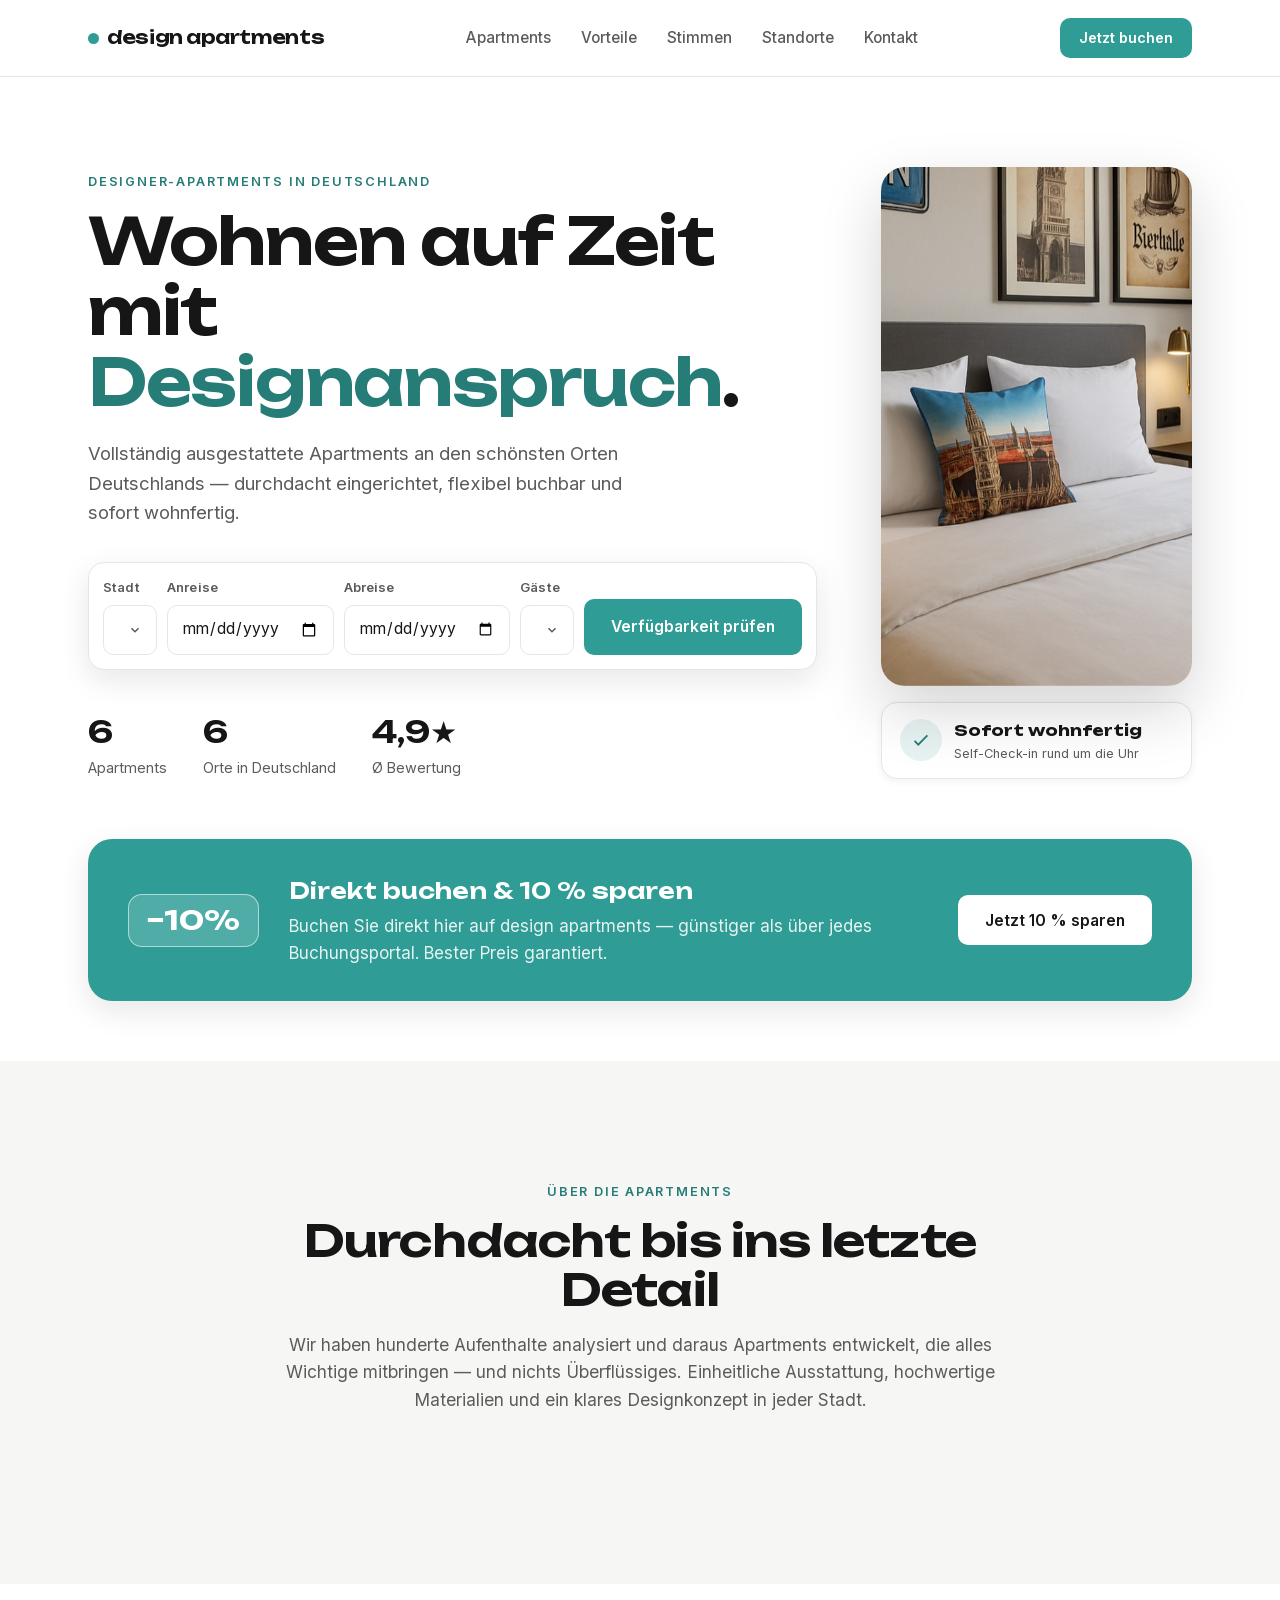
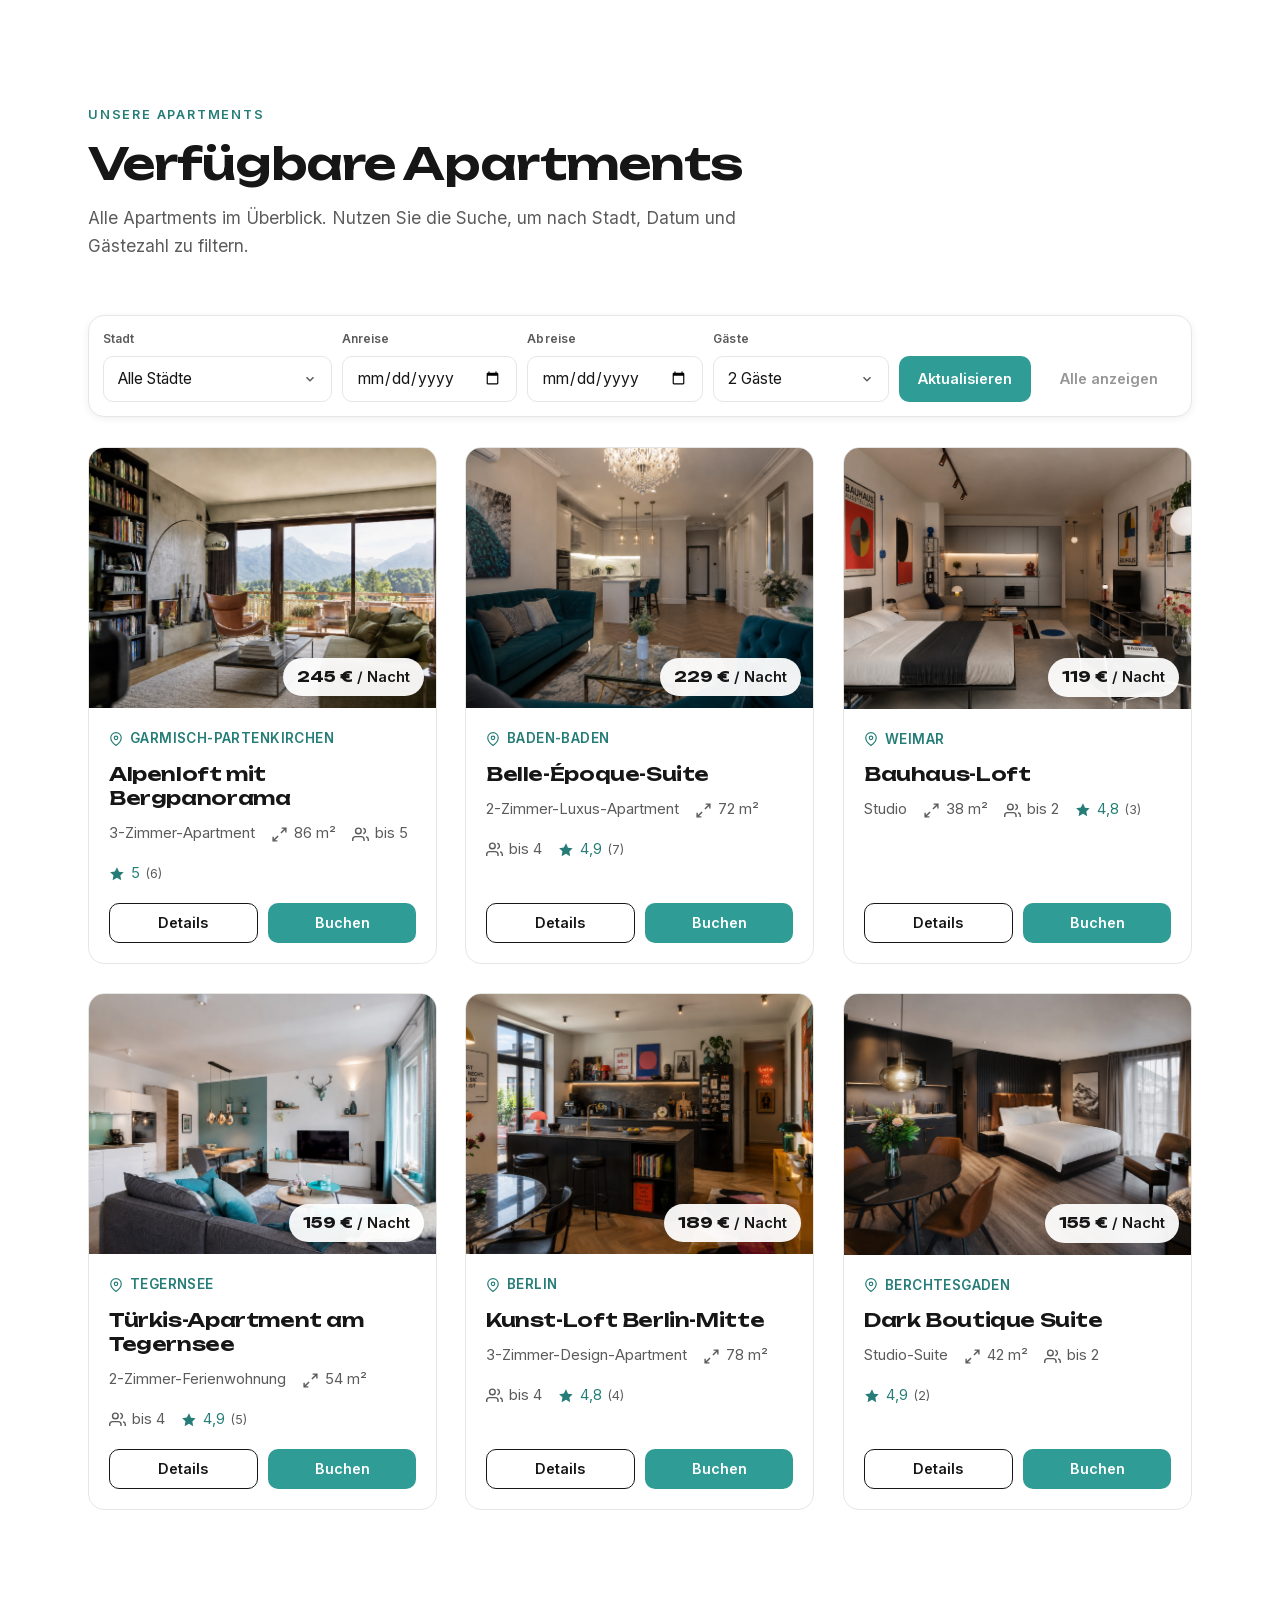
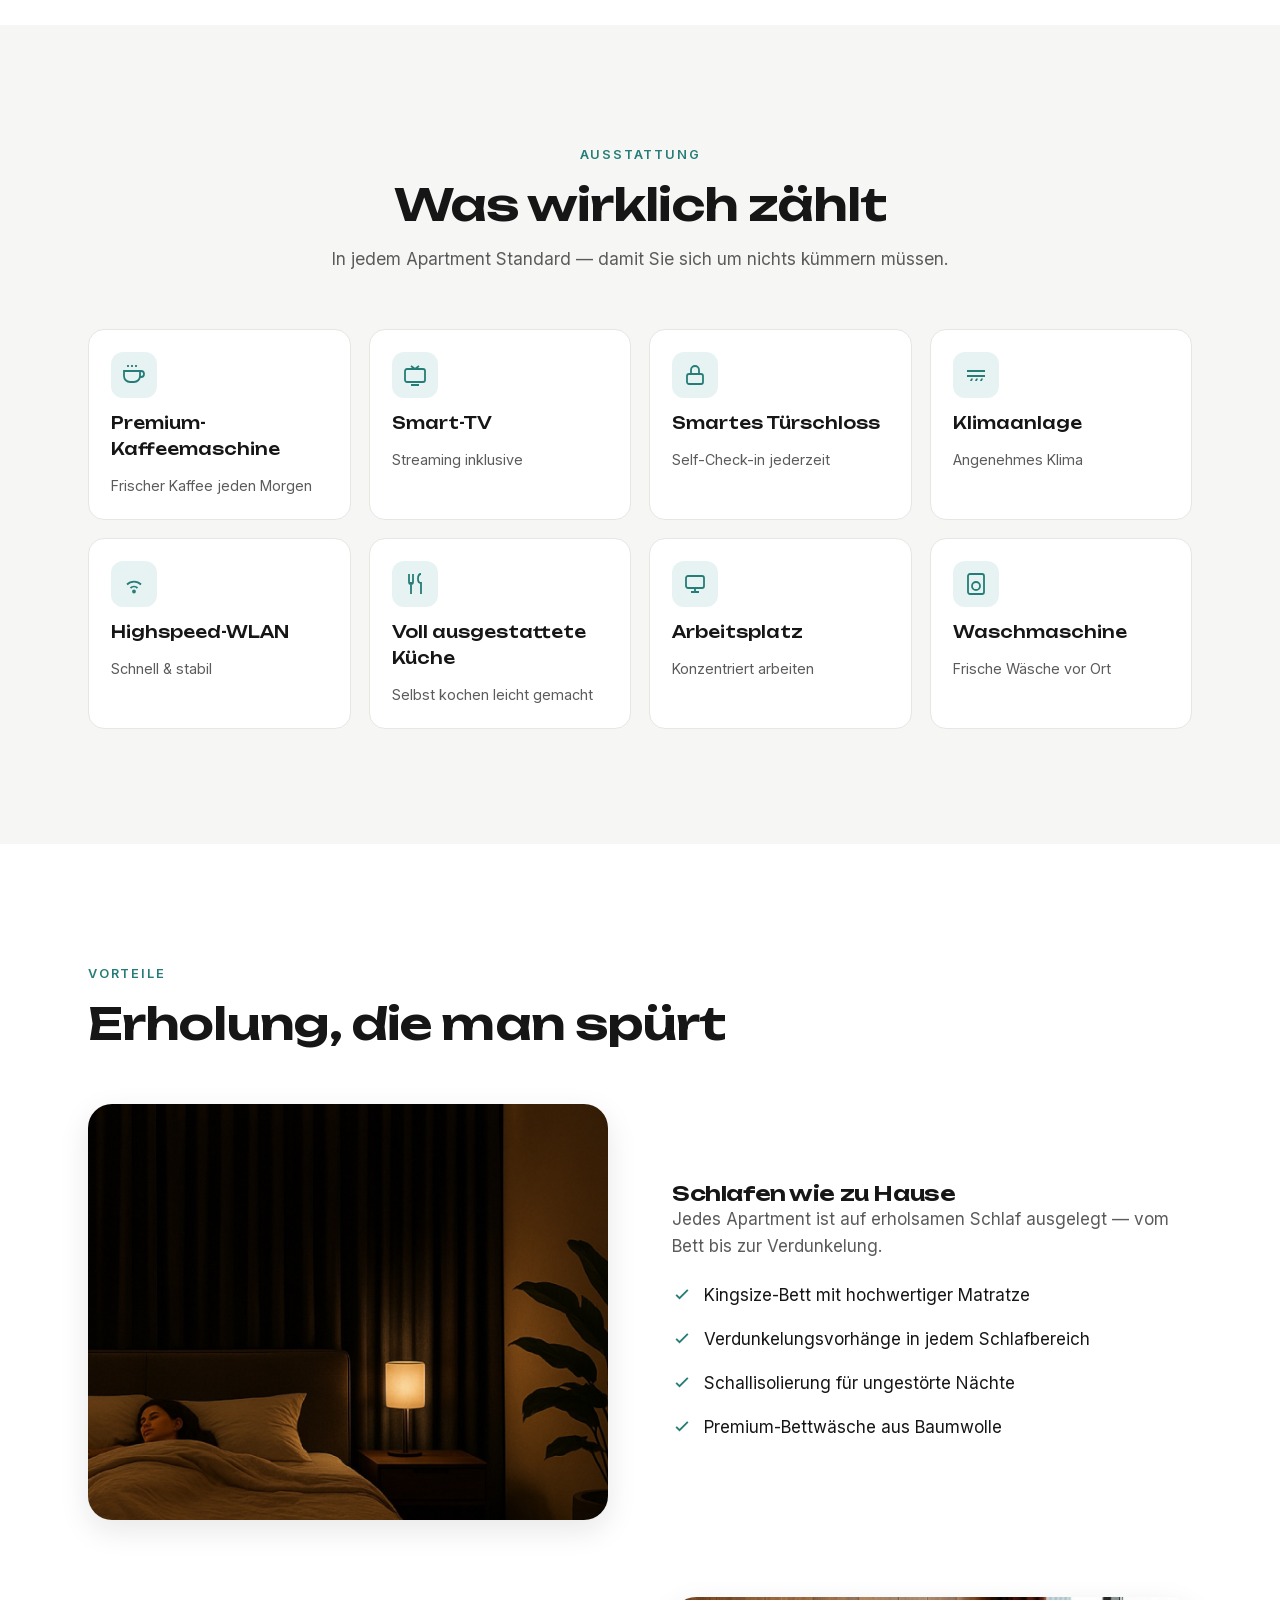
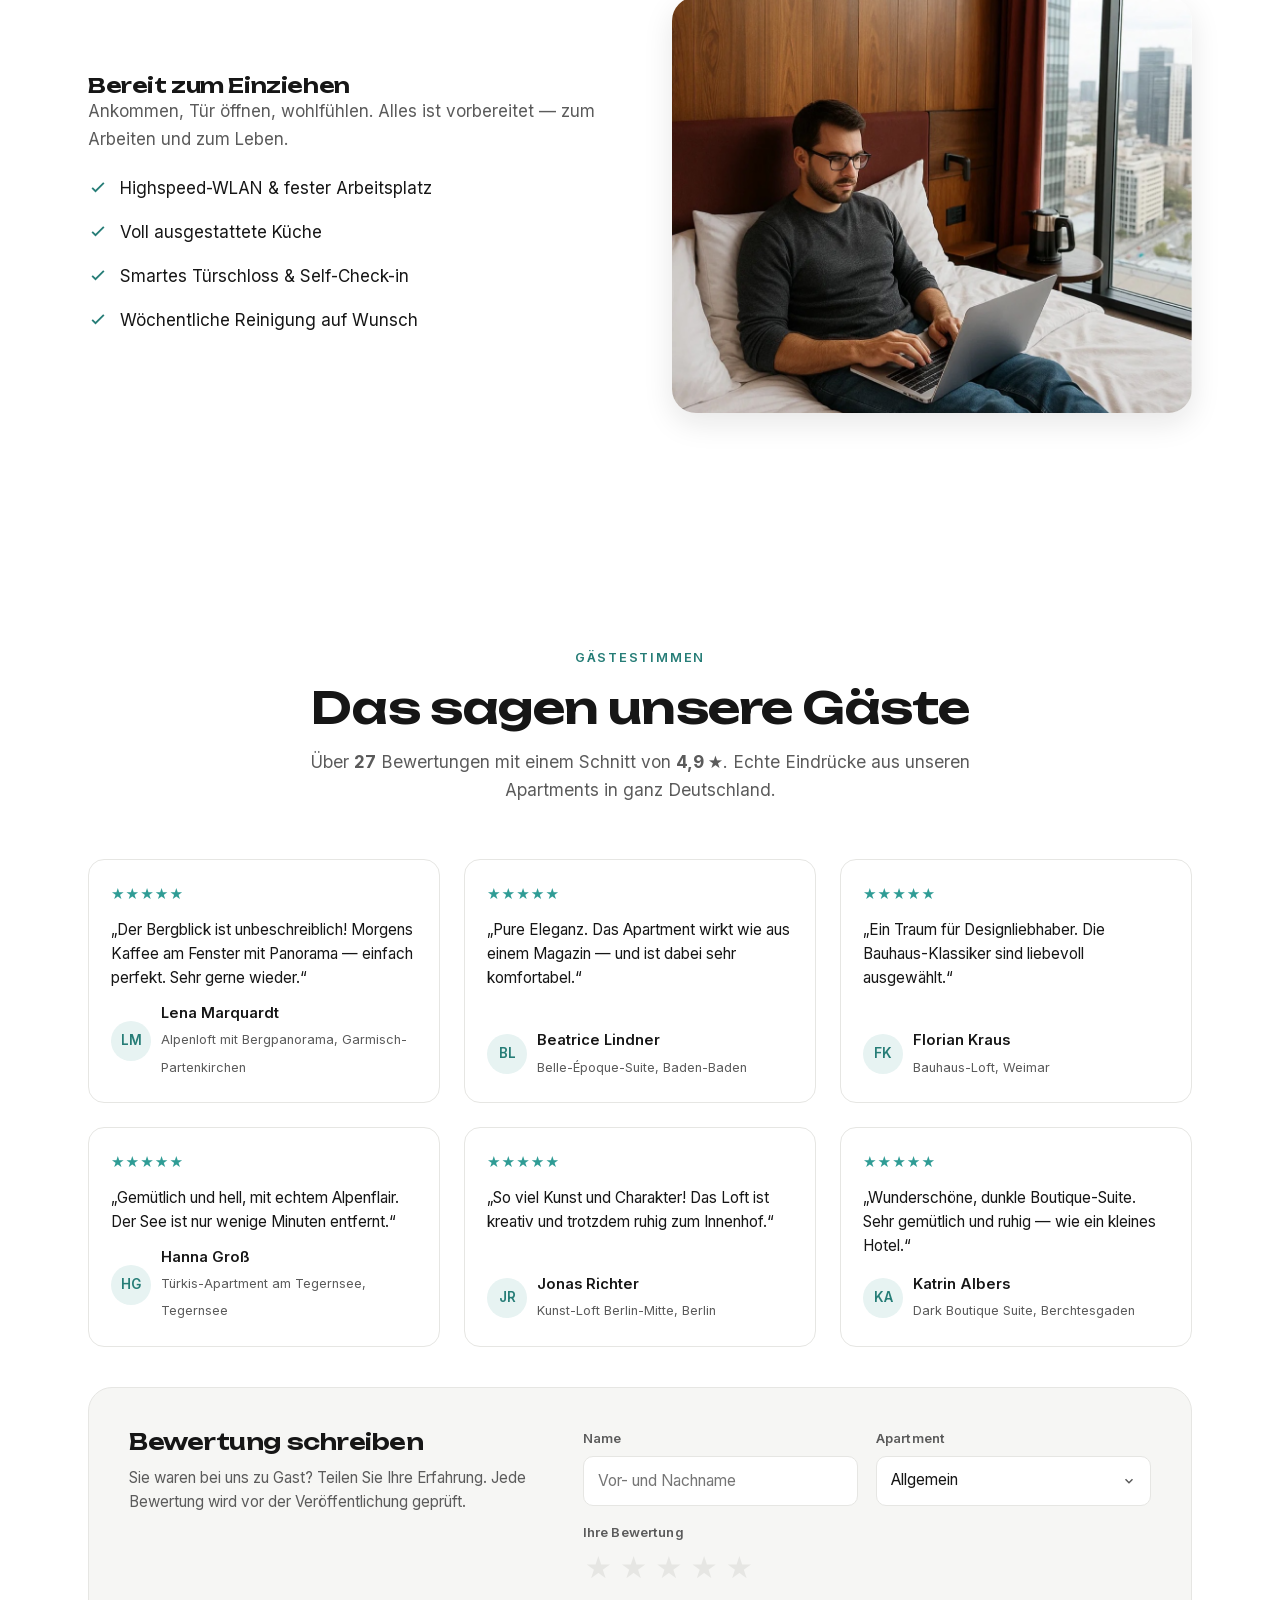
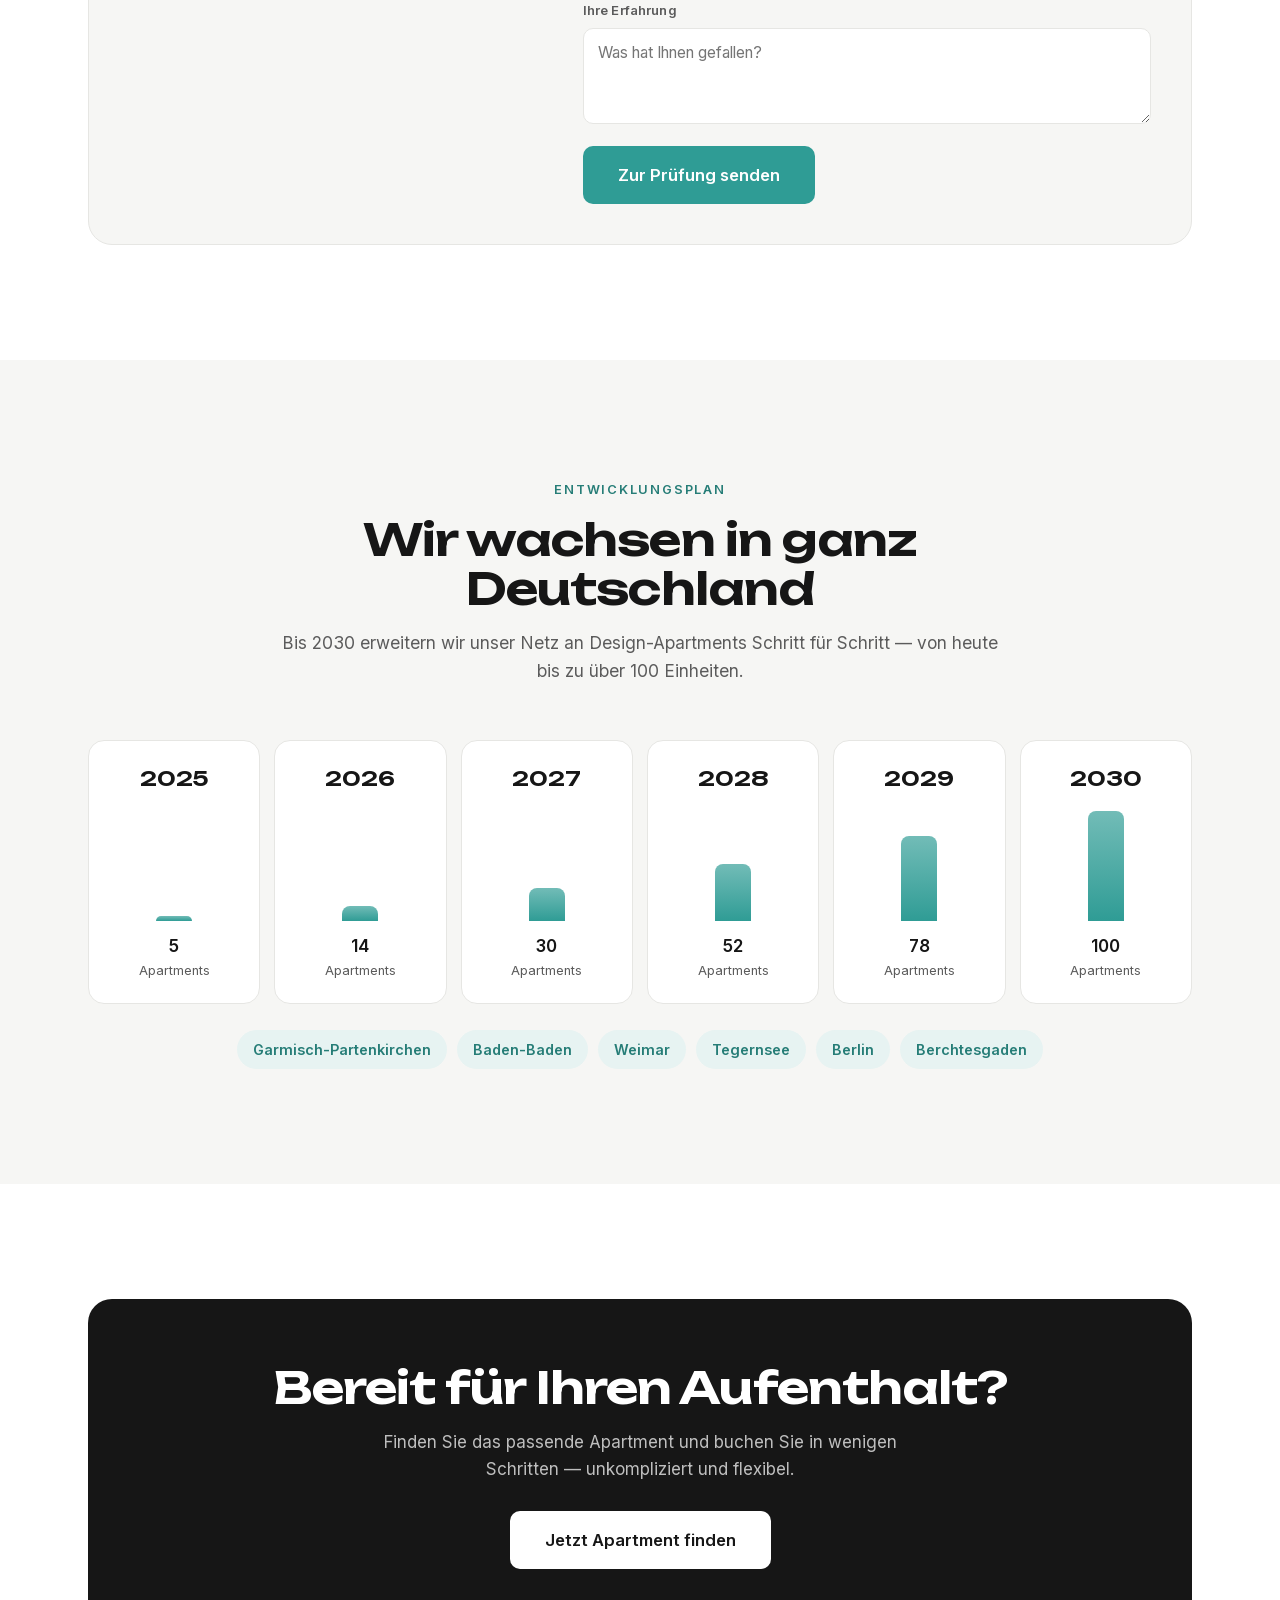
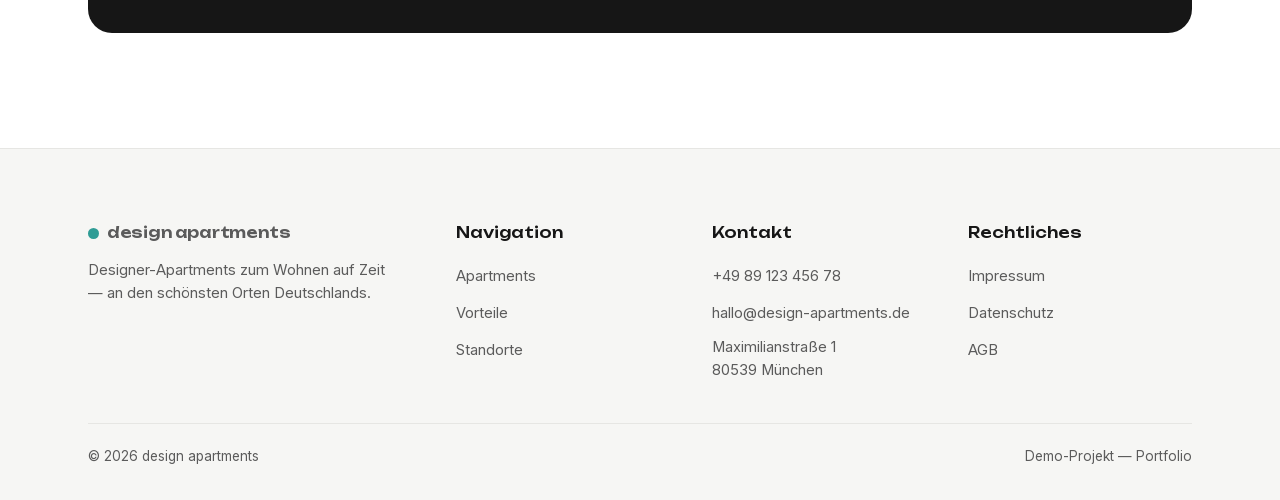
==== commit df7e5d47: "SEO/OG/JSON-LD, Impressum+Datenschutz, self-hosted fonts (DSGVO), XSS-Escaping" ====
--- a/index.html
+++ b/index.html
@@ -5,10 +5,62 @@
   <meta name="viewport" content="width=device-width, initial-scale=1.0" />
   <title>Design Apartments — Designer-Apartments mieten in Deutschland</title>
   <meta name="description" content="Vollständig ausgestattete Designer-Apartments in ganz Deutschland — von den Alpen über Baden-Baden und Weimar bis Berlin. Flexibel buchbar, sofort wohnfertig." />
-  <link rel="preconnect" href="https://fonts.googleapis.com" />
-  <link rel="preconnect" href="https://fonts.gstatic.com" crossorigin />
-  <link href="https://fonts.googleapis.com/css2?family=Unbounded:wght@300;400;500;600;700&family=Inter:wght@400;500;600;700&display=swap" rel="stylesheet" />
-  <link rel="stylesheet" href="assets/css/styles.css?v=11" />
+  <link rel="canonical" href="https://design-apartments.com/" />
+
+  <!-- Open Graph -->
+  <meta property="og:type" content="website" />
+  <meta property="og:site_name" content="design apartments" />
+  <meta property="og:locale" content="de_DE" />
+  <meta property="og:title" content="Design Apartments — Designer-Apartments in Deutschland" />
+  <meta property="og:description" content="Vollständig ausgestattete Designer-Apartments in ganz Deutschland — flexibel buchbar, sofort wohnfertig." />
+  <meta property="og:url" content="https://design-apartments.com/" />
+  <meta property="og:image" content="https://design-apartments.com/assets/img/og-image.jpg" />
+  <meta property="og:image:width" content="1200" />
+  <meta property="og:image:height" content="630" />
+
+  <!-- Twitter -->
+  <meta name="twitter:card" content="summary_large_image" />
+  <meta name="twitter:title" content="Design Apartments — Designer-Apartments in Deutschland" />
+  <meta name="twitter:description" content="Vollständig ausgestattete Designer-Apartments in ganz Deutschland — flexibel buchbar, sofort wohnfertig." />
+  <meta name="twitter:image" content="https://design-apartments.com/assets/img/og-image.jpg" />
+
+  <!-- Favicon -->
+  <link rel="icon" type="image/png" sizes="32x32" href="assets/img/favicon-32.png?v=1" />
+  <link rel="icon" type="image/png" href="assets/img/favicon.png?v=1" />
+  <link rel="apple-touch-icon" href="assets/img/apple-touch-icon.png?v=1" />
+
+  <!-- Schriften: selbst gehostet (DSGVO-konform, kein externes CDN) -->
+  <link rel="stylesheet" href="assets/css/fonts.css?v=1" />
+  <link rel="stylesheet" href="assets/css/styles.css?v=12" />
+
+  <!-- Structured Data -->
+  <script type="application/ld+json">
+  {
+    "@context": "https://schema.org",
+    "@type": "Organization",
+    "name": "design apartments",
+    "url": "https://design-apartments.com/",
+    "logo": "https://design-apartments.com/assets/img/favicon.png",
+    "email": "hallo@design-apartments.de",
+    "telephone": "+49 89 123 456 78",
+    "address": {
+      "@type": "PostalAddress",
+      "streetAddress": "Maximilianstraße 1",
+      "postalCode": "80539",
+      "addressLocality": "München",
+      "addressCountry": "DE"
+    }
+  }
+  </script>
+  <script type="application/ld+json">
+  {
+    "@context": "https://schema.org",
+    "@type": "WebSite",
+    "name": "design apartments",
+    "url": "https://design-apartments.com/",
+    "inLanguage": "de-DE"
+  }
+  </script>
 </head>
 <body>
 
@@ -274,8 +326,8 @@
         <div>
           <h4>Rechtliches</h4>
           <ul>
-            <li><a href="#" data-legal="Impressum">Impressum</a></li>
-            <li><a href="#" data-legal="Datenschutz">Datenschutz</a></li>
+            <li><a href="impressum.html">Impressum</a></li>
+            <li><a href="datenschutz.html">Datenschutz</a></li>
             <li><a href="#" data-legal="AGB">AGB</a></li>
           </ul>
         </div>
@@ -342,7 +394,7 @@
 
   <div class="toast" id="toast" role="status"></div>
 
-  <script src="assets/js/data.js?v=11"></script>
-  <script src="assets/js/app.js?v=11"></script>
+  <script src="assets/js/data.js?v=12"></script>
+  <script src="assets/js/app.js?v=12"></script>
 </body>
 </html>
--- a/assets/css/fonts.css
+++ b/assets/css/fonts.css
@@ -0,0 +1,145 @@
+/* Selbst gehostete Schriften (DSGVO-konform, kein externes CDN) */
+@font-face {
+  font-family: 'Inter';
+  font-style: normal;
+  font-weight: 400;
+  font-display: swap;
+  src: url('../fonts/inter-400-latin-ext.woff2') format('woff2');
+  unicode-range: U+0100-02BA, U+02BD-02C5, U+02C7-02CC, U+02CE-02D7, U+02DD-02FF, U+0304, U+0308, U+0329, U+1D00-1DBF, U+1E00-1E9F, U+1EF2-1EFF, U+2020, U+20A0-20AB, U+20AD-20C0, U+2113, U+2C60-2C7F, U+A720-A7FF;
+}
+@font-face {
+  font-family: 'Inter';
+  font-style: normal;
+  font-weight: 400;
+  font-display: swap;
+  src: url('../fonts/inter-400-latin.woff2') format('woff2');
+  unicode-range: U+0000-00FF, U+0131, U+0152-0153, U+02BB-02BC, U+02C6, U+02DA, U+02DC, U+0304, U+0308, U+0329, U+2000-206F, U+20AC, U+2122, U+2191, U+2193, U+2212, U+2215, U+FEFF, U+FFFD;
+}
+@font-face {
+  font-family: 'Inter';
+  font-style: normal;
+  font-weight: 500;
+  font-display: swap;
+  src: url('../fonts/inter-500-latin-ext.woff2') format('woff2');
+  unicode-range: U+0100-02BA, U+02BD-02C5, U+02C7-02CC, U+02CE-02D7, U+02DD-02FF, U+0304, U+0308, U+0329, U+1D00-1DBF, U+1E00-1E9F, U+1EF2-1EFF, U+2020, U+20A0-20AB, U+20AD-20C0, U+2113, U+2C60-2C7F, U+A720-A7FF;
+}
+@font-face {
+  font-family: 'Inter';
+  font-style: normal;
+  font-weight: 500;
+  font-display: swap;
+  src: url('../fonts/inter-500-latin.woff2') format('woff2');
+  unicode-range: U+0000-00FF, U+0131, U+0152-0153, U+02BB-02BC, U+02C6, U+02DA, U+02DC, U+0304, U+0308, U+0329, U+2000-206F, U+20AC, U+2122, U+2191, U+2193, U+2212, U+2215, U+FEFF, U+FFFD;
+}
+@font-face {
+  font-family: 'Inter';
+  font-style: normal;
+  font-weight: 600;
+  font-display: swap;
+  src: url('../fonts/inter-600-latin-ext.woff2') format('woff2');
+  unicode-range: U+0100-02BA, U+02BD-02C5, U+02C7-02CC, U+02CE-02D7, U+02DD-02FF, U+0304, U+0308, U+0329, U+1D00-1DBF, U+1E00-1E9F, U+1EF2-1EFF, U+2020, U+20A0-20AB, U+20AD-20C0, U+2113, U+2C60-2C7F, U+A720-A7FF;
+}
+@font-face {
+  font-family: 'Inter';
+  font-style: normal;
+  font-weight: 600;
+  font-display: swap;
+  src: url('../fonts/inter-600-latin.woff2') format('woff2');
+  unicode-range: U+0000-00FF, U+0131, U+0152-0153, U+02BB-02BC, U+02C6, U+02DA, U+02DC, U+0304, U+0308, U+0329, U+2000-206F, U+20AC, U+2122, U+2191, U+2193, U+2212, U+2215, U+FEFF, U+FFFD;
+}
+@font-face {
+  font-family: 'Inter';
+  font-style: normal;
+  font-weight: 700;
+  font-display: swap;
+  src: url('../fonts/inter-700-latin-ext.woff2') format('woff2');
+  unicode-range: U+0100-02BA, U+02BD-02C5, U+02C7-02CC, U+02CE-02D7, U+02DD-02FF, U+0304, U+0308, U+0329, U+1D00-1DBF, U+1E00-1E9F, U+1EF2-1EFF, U+2020, U+20A0-20AB, U+20AD-20C0, U+2113, U+2C60-2C7F, U+A720-A7FF;
+}
+@font-face {
+  font-family: 'Inter';
+  font-style: normal;
+  font-weight: 700;
+  font-display: swap;
+  src: url('../fonts/inter-700-latin.woff2') format('woff2');
+  unicode-range: U+0000-00FF, U+0131, U+0152-0153, U+02BB-02BC, U+02C6, U+02DA, U+02DC, U+0304, U+0308, U+0329, U+2000-206F, U+20AC, U+2122, U+2191, U+2193, U+2212, U+2215, U+FEFF, U+FFFD;
+}
+@font-face {
+  font-family: 'Unbounded';
+  font-style: normal;
+  font-weight: 300;
+  font-display: swap;
+  src: url('../fonts/unbounded-300-latin-ext.woff2') format('woff2');
+  unicode-range: U+0100-02BA, U+02BD-02C5, U+02C7-02CC, U+02CE-02D7, U+02DD-02FF, U+0304, U+0308, U+0329, U+1D00-1DBF, U+1E00-1E9F, U+1EF2-1EFF, U+2020, U+20A0-20AB, U+20AD-20C0, U+2113, U+2C60-2C7F, U+A720-A7FF;
+}
+@font-face {
+  font-family: 'Unbounded';
+  font-style: normal;
+  font-weight: 300;
+  font-display: swap;
+  src: url('../fonts/unbounded-300-latin.woff2') format('woff2');
+  unicode-range: U+0000-00FF, U+0131, U+0152-0153, U+02BB-02BC, U+02C6, U+02DA, U+02DC, U+0304, U+0308, U+0329, U+2000-206F, U+20AC, U+2122, U+2191, U+2193, U+2212, U+2215, U+FEFF, U+FFFD;
+}
+@font-face {
+  font-family: 'Unbounded';
+  font-style: normal;
+  font-weight: 400;
+  font-display: swap;
+  src: url('../fonts/unbounded-400-latin-ext.woff2') format('woff2');
+  unicode-range: U+0100-02BA, U+02BD-02C5, U+02C7-02CC, U+02CE-02D7, U+02DD-02FF, U+0304, U+0308, U+0329, U+1D00-1DBF, U+1E00-1E9F, U+1EF2-1EFF, U+2020, U+20A0-20AB, U+20AD-20C0, U+2113, U+2C60-2C7F, U+A720-A7FF;
+}
+@font-face {
+  font-family: 'Unbounded';
+  font-style: normal;
+  font-weight: 400;
+  font-display: swap;
+  src: url('../fonts/unbounded-400-latin.woff2') format('woff2');
+  unicode-range: U+0000-00FF, U+0131, U+0152-0153, U+02BB-02BC, U+02C6, U+02DA, U+02DC, U+0304, U+0308, U+0329, U+2000-206F, U+20AC, U+2122, U+2191, U+2193, U+2212, U+2215, U+FEFF, U+FFFD;
+}
+@font-face {
+  font-family: 'Unbounded';
+  font-style: normal;
+  font-weight: 500;
+  font-display: swap;
+  src: url('../fonts/unbounded-500-latin-ext.woff2') format('woff2');
+  unicode-range: U+0100-02BA, U+02BD-02C5, U+02C7-02CC, U+02CE-02D7, U+02DD-02FF, U+0304, U+0308, U+0329, U+1D00-1DBF, U+1E00-1E9F, U+1EF2-1EFF, U+2020, U+20A0-20AB, U+20AD-20C0, U+2113, U+2C60-2C7F, U+A720-A7FF;
+}
+@font-face {
+  font-family: 'Unbounded';
+  font-style: normal;
+  font-weight: 500;
+  font-display: swap;
+  src: url('../fonts/unbounded-500-latin.woff2') format('woff2');
+  unicode-range: U+0000-00FF, U+0131, U+0152-0153, U+02BB-02BC, U+02C6, U+02DA, U+02DC, U+0304, U+0308, U+0329, U+2000-206F, U+20AC, U+2122, U+2191, U+2193, U+2212, U+2215, U+FEFF, U+FFFD;
+}
+@font-face {
+  font-family: 'Unbounded';
+  font-style: normal;
+  font-weight: 600;
+  font-display: swap;
+  src: url('../fonts/unbounded-600-latin-ext.woff2') format('woff2');
+  unicode-range: U+0100-02BA, U+02BD-02C5, U+02C7-02CC, U+02CE-02D7, U+02DD-02FF, U+0304, U+0308, U+0329, U+1D00-1DBF, U+1E00-1E9F, U+1EF2-1EFF, U+2020, U+20A0-20AB, U+20AD-20C0, U+2113, U+2C60-2C7F, U+A720-A7FF;
+}
+@font-face {
+  font-family: 'Unbounded';
+  font-style: normal;
+  font-weight: 600;
+  font-display: swap;
+  src: url('../fonts/unbounded-600-latin.woff2') format('woff2');
+  unicode-range: U+0000-00FF, U+0131, U+0152-0153, U+02BB-02BC, U+02C6, U+02DA, U+02DC, U+0304, U+0308, U+0329, U+2000-206F, U+20AC, U+2122, U+2191, U+2193, U+2212, U+2215, U+FEFF, U+FFFD;
+}
+@font-face {
+  font-family: 'Unbounded';
+  font-style: normal;
+  font-weight: 700;
+  font-display: swap;
+  src: url('../fonts/unbounded-700-latin-ext.woff2') format('woff2');
+  unicode-range: U+0100-02BA, U+02BD-02C5, U+02C7-02CC, U+02CE-02D7, U+02DD-02FF, U+0304, U+0308, U+0329, U+1D00-1DBF, U+1E00-1E9F, U+1EF2-1EFF, U+2020, U+20A0-20AB, U+20AD-20C0, U+2113, U+2C60-2C7F, U+A720-A7FF;
+}
+@font-face {
+  font-family: 'Unbounded';
+  font-style: normal;
+  font-weight: 700;
+  font-display: swap;
+  src: url('../fonts/unbounded-700-latin.woff2') format('woff2');
+  unicode-range: U+0000-00FF, U+0131, U+0152-0153, U+02BB-02BC, U+02C6, U+02DA, U+02DC, U+0304, U+0308, U+0329, U+2000-206F, U+20AC, U+2122, U+2191, U+2193, U+2212, U+2215, U+FEFF, U+FFFD;
+}
--- a/assets/css/styles.css
+++ b/assets/css/styles.css
@@ -461,3 +461,19 @@
 @media (max-width: 900px) { .voice-form-card { grid-template-columns: 1fr; } }
 @media (max-width: 860px) { .voices { grid-template-columns: 1fr 1fr; } }
 @media (max-width: 560px) { .voices { grid-template-columns: 1fr; } }
+
+/* ---------- Rechtliche Seiten (Impressum / Datenschutz) ---------- */
+.legal { padding-block: clamp(40px, 6vw, 72px); }
+.legal__container { max-width: 800px; margin-inline: auto; padding-inline: var(--pad-x); }
+.legal h1 { font-size: clamp(2rem, 4vw, 2.8rem); margin-bottom: 8px; }
+.legal .updated { color: var(--ink-2); font-size: .9rem; margin-bottom: 32px; }
+.legal h2 { font-size: 1.3rem; margin: 32px 0 10px; }
+.legal p, .legal li { color: var(--ink-2); line-height: 1.7; }
+.legal p { margin-bottom: 12px; }
+.legal ul { margin: 0 0 12px; padding-left: 0; }
+.legal li { display: flex; gap: 10px; margin-bottom: 8px; }
+.legal li::before { content: "–"; color: var(--accent-dark); }
+.legal strong { color: var(--ink); }
+.legal a { color: var(--accent-dark); text-decoration: underline; text-underline-offset: 2px; }
+.legal__note { background: var(--bg-soft); border: 1px solid var(--line); border-radius: var(--r); padding: 16px 18px; margin: 28px 0; font-size: .92rem; }
+.legal__back { display: inline-flex; align-items: center; gap: 8px; margin-top: 36px; font-weight: 600; color: var(--accent-dark); }
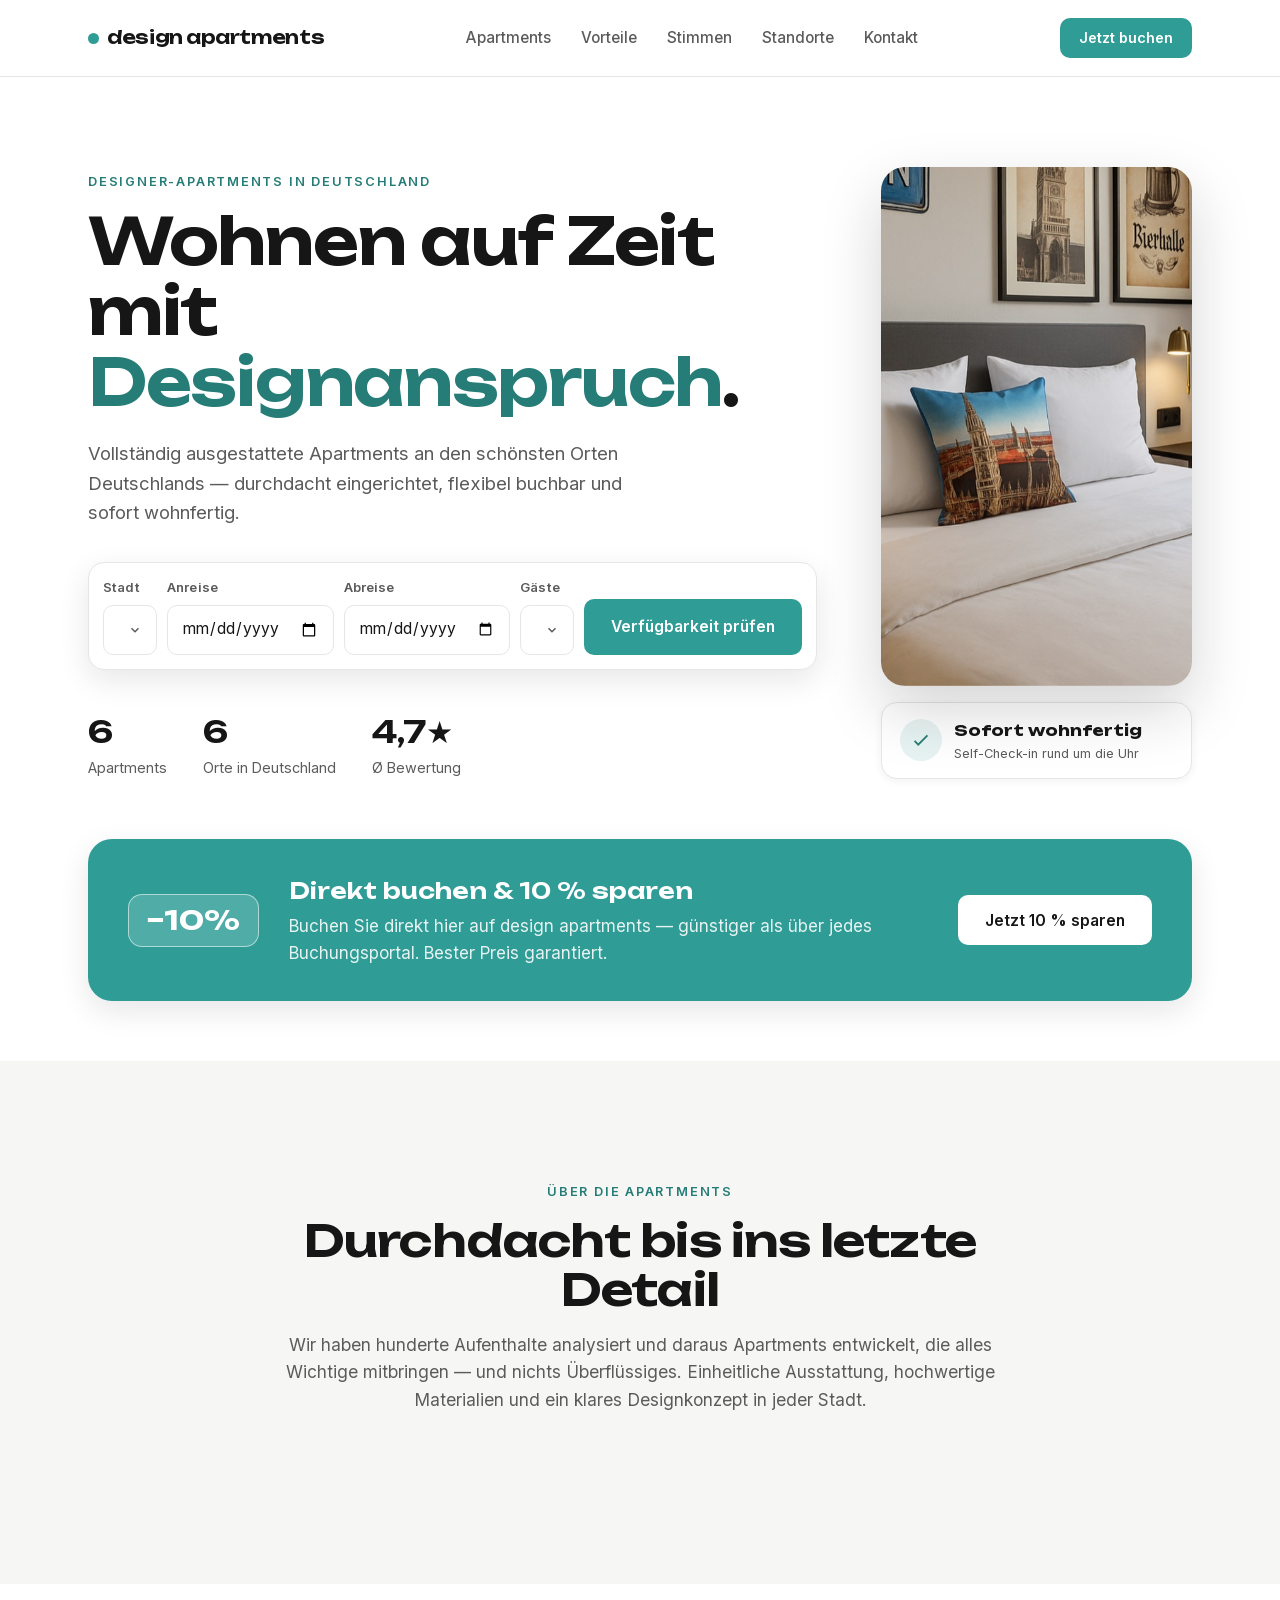
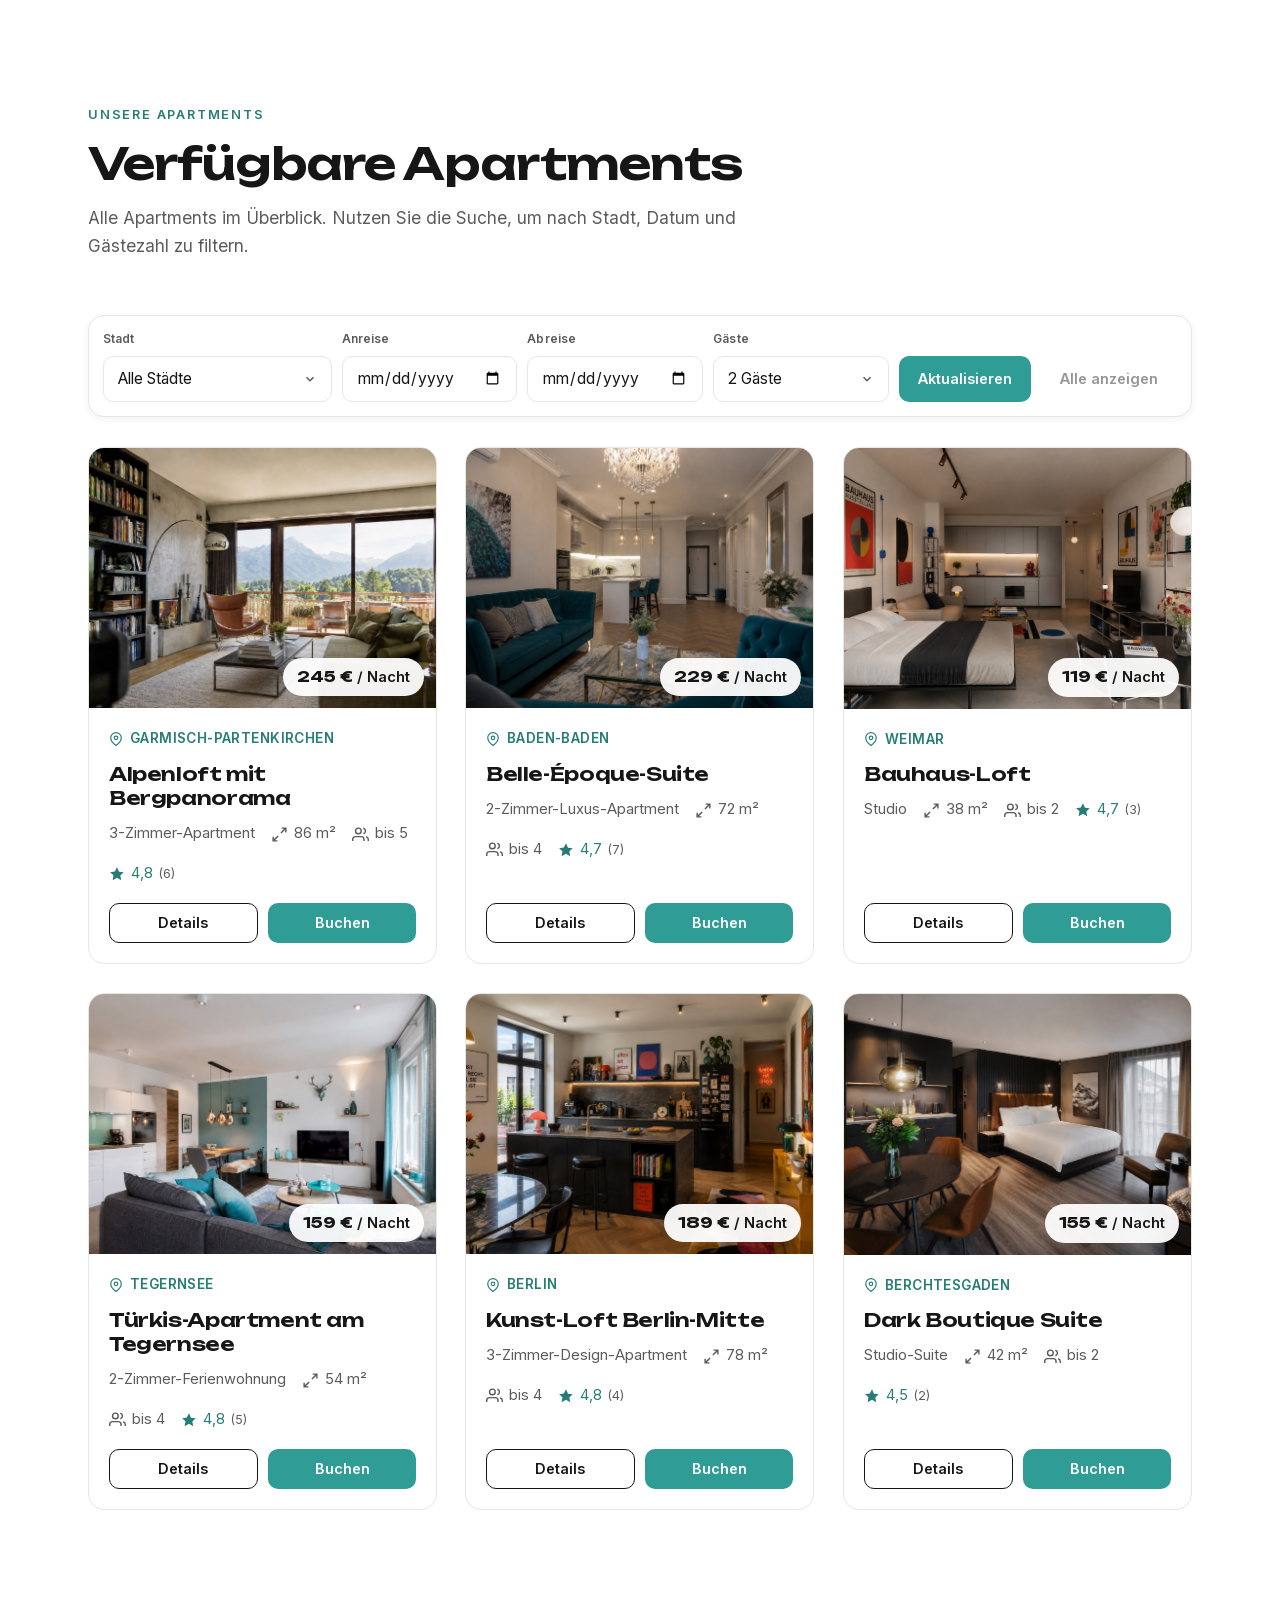
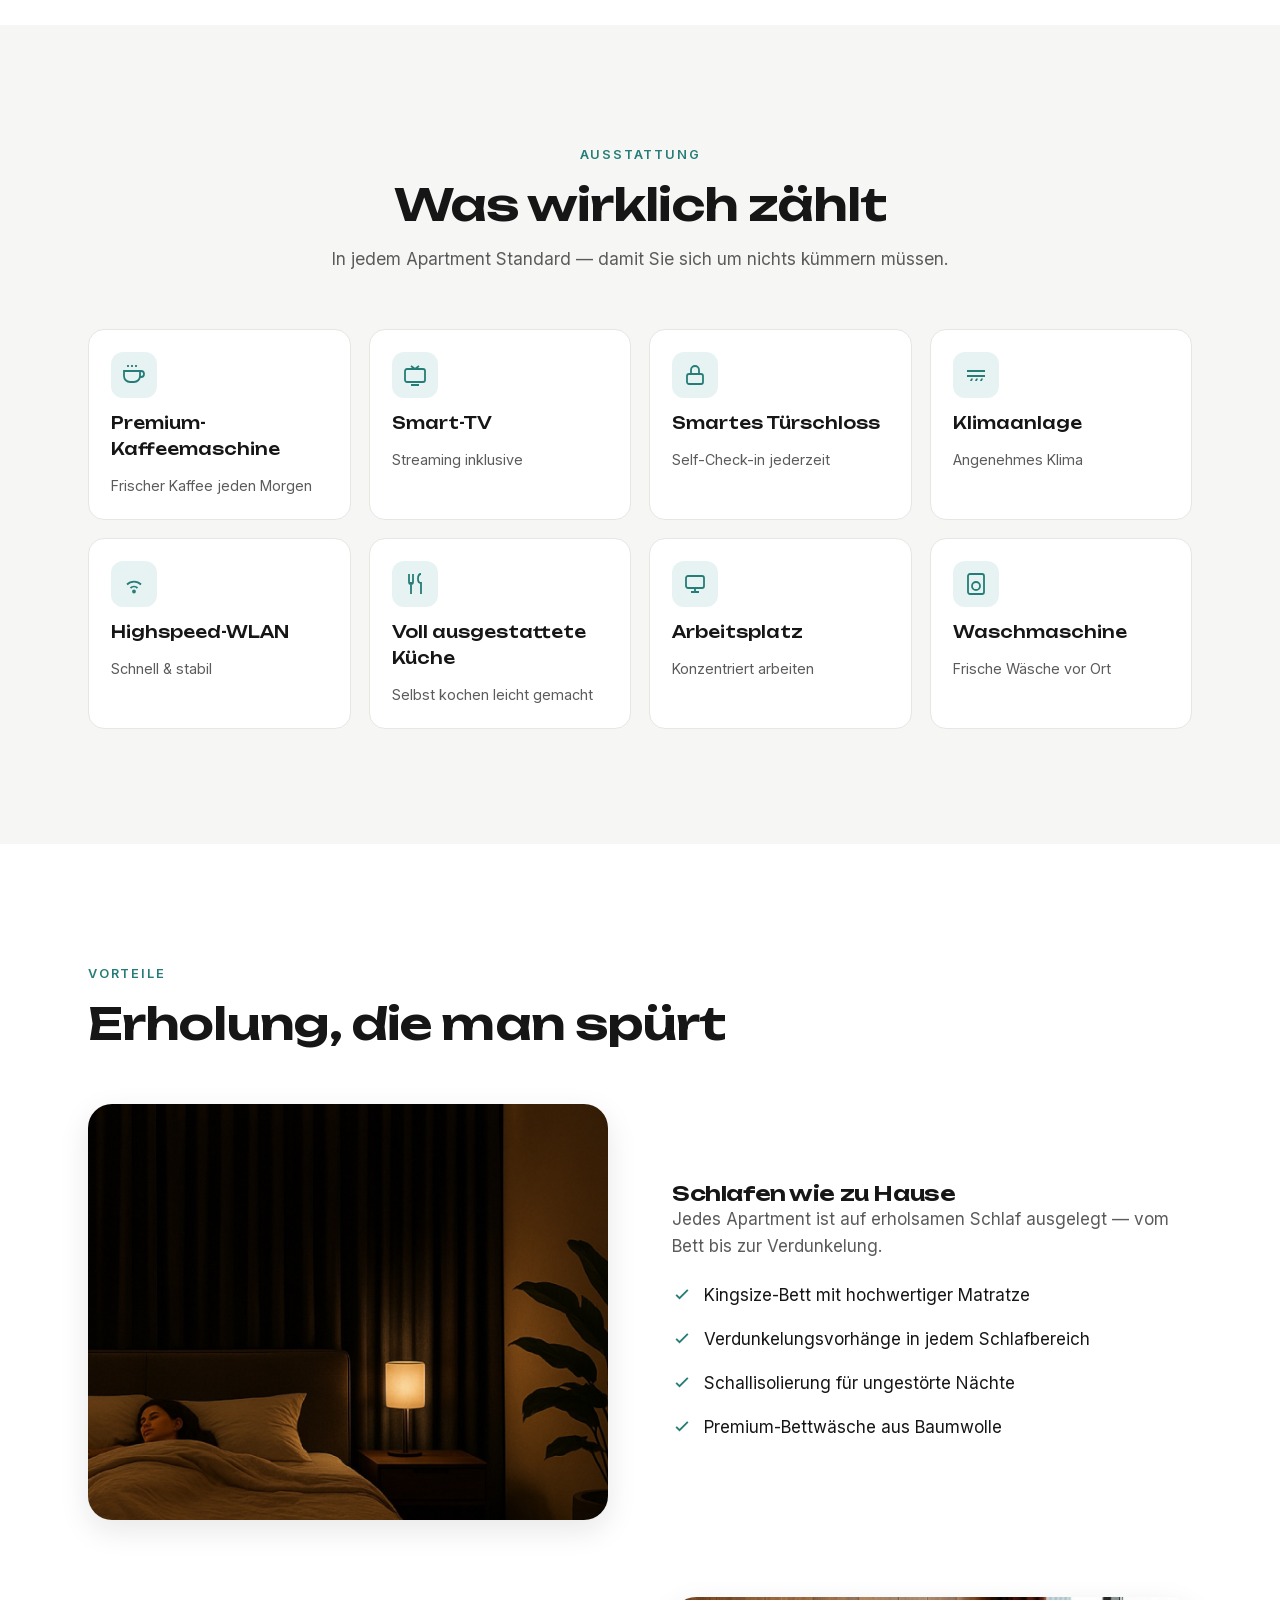
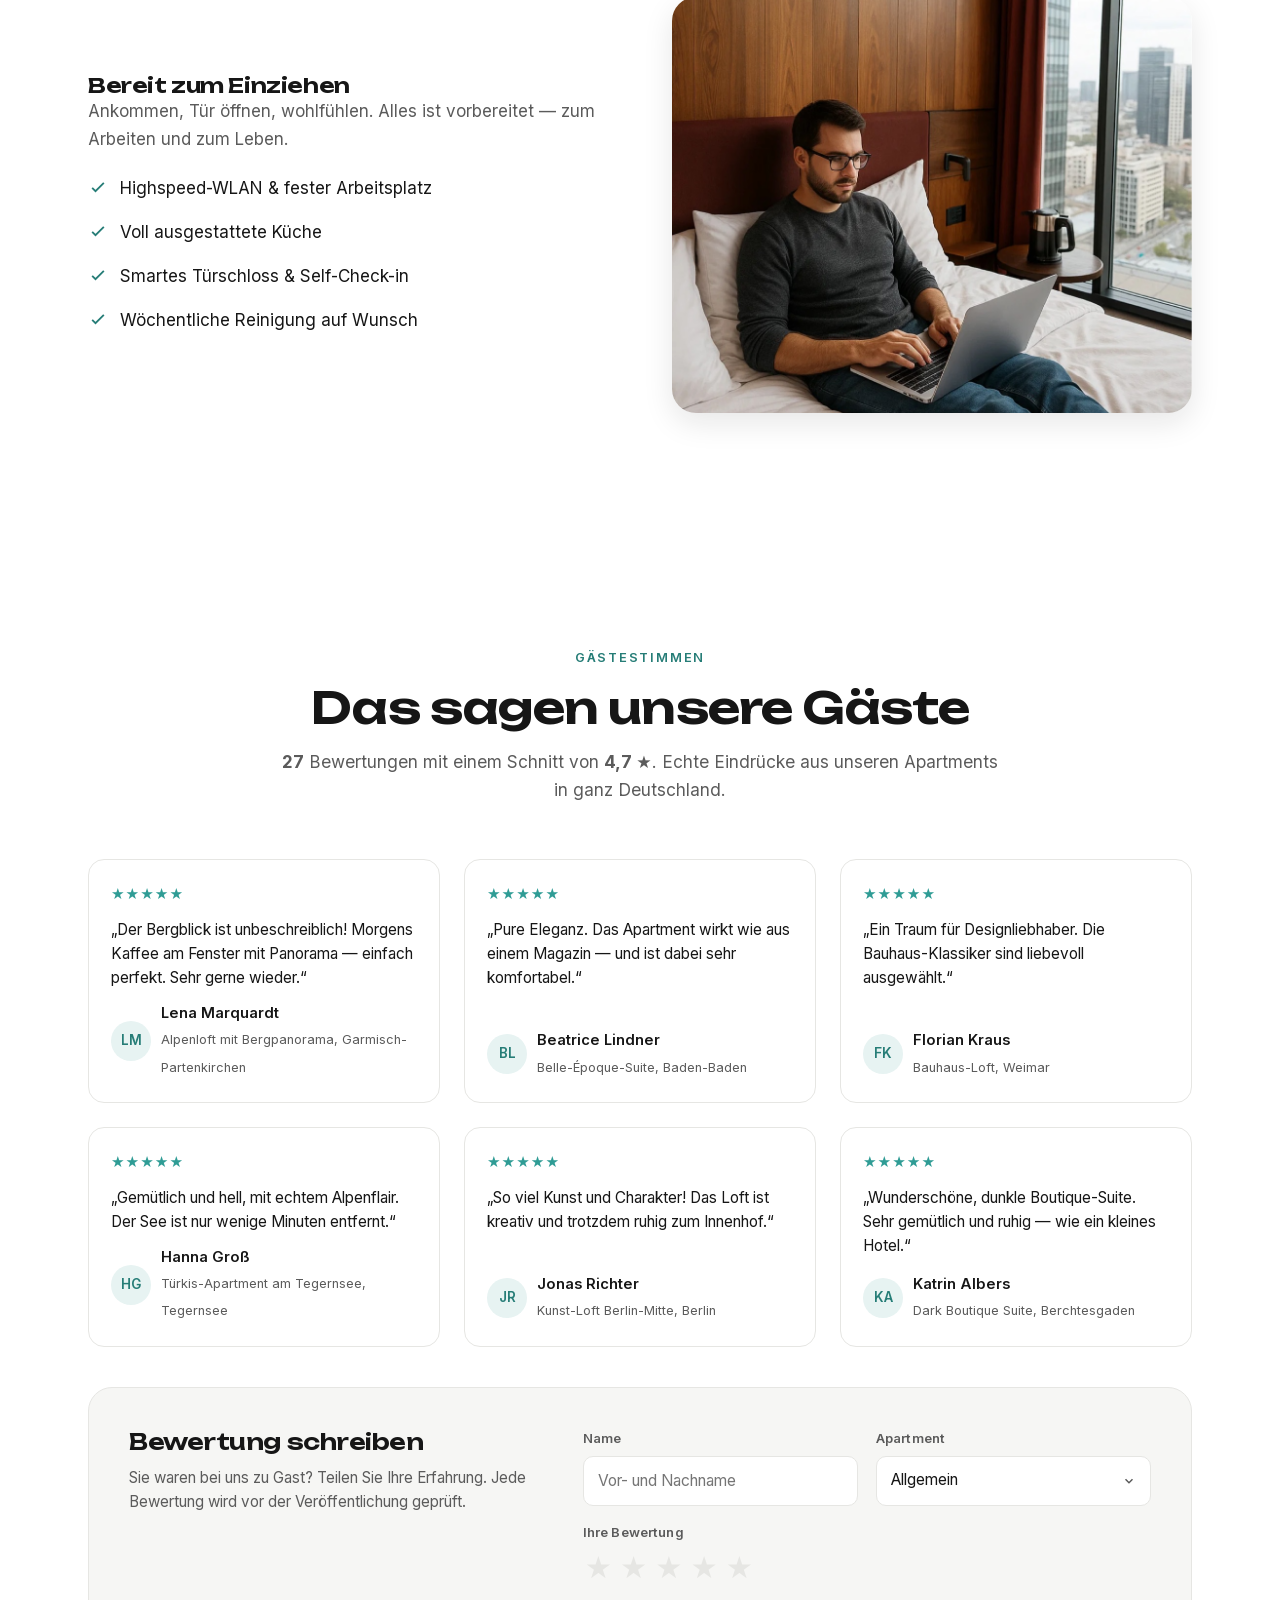
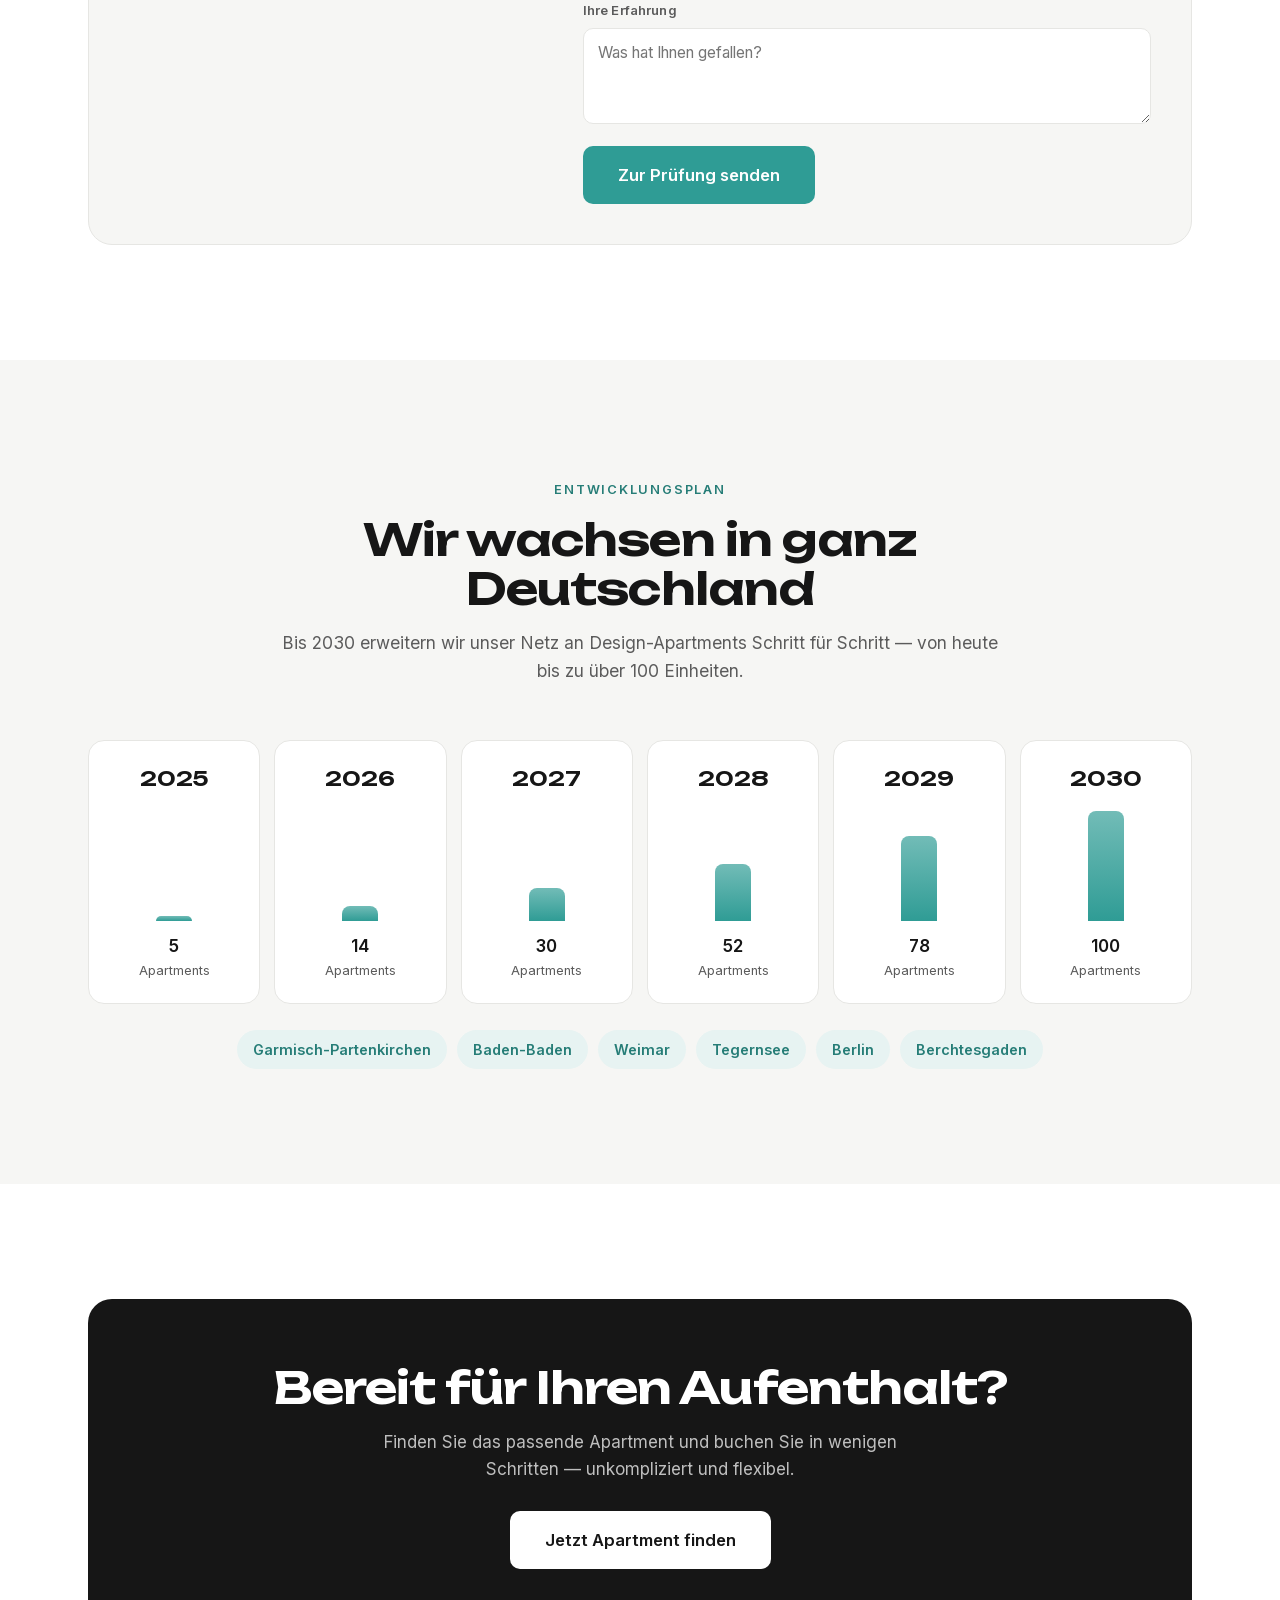
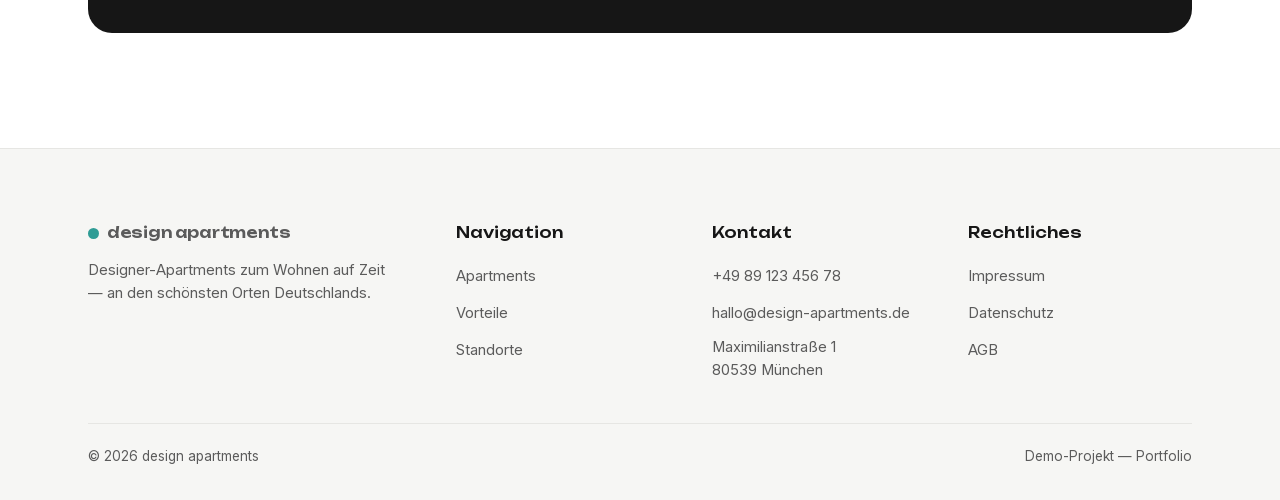
==== commit da14c3ab: "Bewertungen: Schnitt und Anzahl aus REVIEWS berechnet statt Hardcode (Hero, Gästestimmen, Karten, De" ====
--- a/index.html
+++ b/index.html
@@ -31,7 +31,7 @@
 
   <!-- Schriften: selbst gehostet (DSGVO-konform, kein externes CDN) -->
   <link rel="stylesheet" href="assets/css/fonts.css?v=1" />
-  <link rel="stylesheet" href="assets/css/styles.css?v=12" />
+  <link rel="stylesheet" href="assets/css/styles.css?v=13" />
 
   <!-- Structured Data -->
   <script type="application/ld+json">
@@ -124,9 +124,9 @@
           </form>
 
           <div class="hero__stats">
-            <div class="hero__stat"><div class="n">6</div><div class="l">Apartments</div></div>
-            <div class="hero__stat"><div class="n">6</div><div class="l">Orte in Deutschland</div></div>
-            <div class="hero__stat"><div class="n">4,9★</div><div class="l">Ø Bewertung</div></div>
+            <div class="hero__stat"><div class="n" id="heroApts">6</div><div class="l">Apartments</div></div>
+            <div class="hero__stat"><div class="n" id="heroCities">6</div><div class="l">Orte in Deutschland</div></div>
+            <div class="hero__stat"><div class="n"><span id="heroRating">–</span>★</div><div class="l">Ø Bewertung</div></div>
           </div>
         </div>
 
@@ -234,7 +234,7 @@
         <div class="section__head center">
           <span class="eyebrow">Gästestimmen</span>
           <h2>Das sagen unsere Gäste</h2>
-          <p>Über <b id="voicesTotal">0</b> Bewertungen mit einem Schnitt von <b>4,9 ★</b>. Echte Eindrücke aus unseren Apartments in ganz Deutschland.</p>
+          <p><b id="voicesTotal">–</b> Bewertungen mit einem Schnitt von <b><span id="voicesAvg">–</span> ★</b>. Echte Eindrücke aus unseren Apartments in ganz Deutschland.</p>
         </div>
         <div class="voices" id="voicesGrid"><!-- via JS --></div>
 
@@ -394,7 +394,7 @@
 
   <div class="toast" id="toast" role="status"></div>
 
-  <script src="assets/js/data.js?v=12"></script>
-  <script src="assets/js/app.js?v=12"></script>
+  <script src="assets/js/data.js?v=13"></script>
+  <script src="assets/js/app.js?v=13"></script>
 </body>
 </html>
